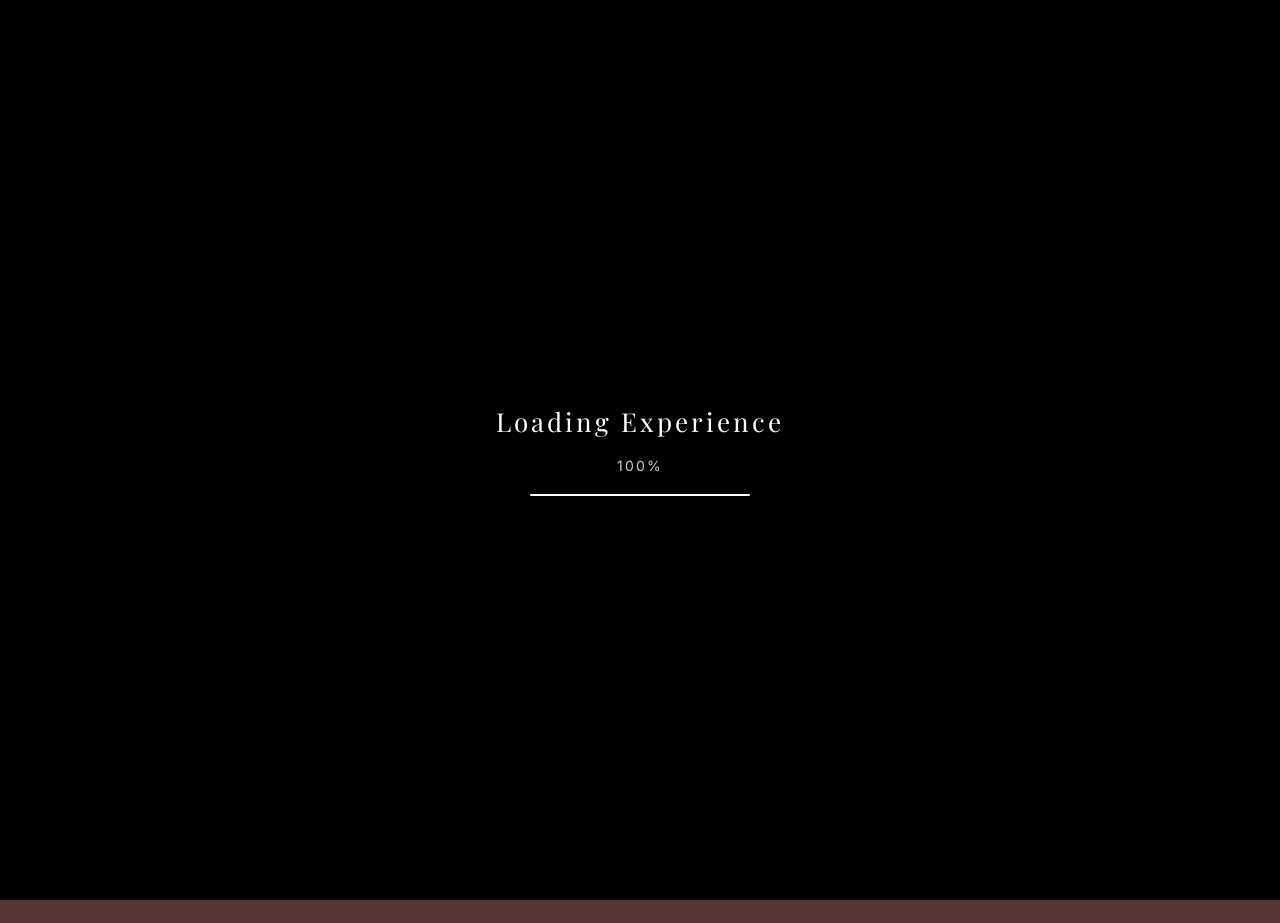
==== index.html @ 6fbdd171 "commit" ====
<!DOCTYPE html>
<html lang="en">
<head>
  <meta charset="UTF-8" />
  <meta name="viewport" content="width=device-width, initial-scale=1.0" />
  <title>Phraimz Concepts | Immersive Tours</title>
  <link href="https://fonts.googleapis.com/css2?family=Inter:wght@300;400;500;600&family=Playfair+Display:wght@500;600&display=swap" rel="stylesheet">
  <style>
    * {
      margin: 0;
      padding: 0;
      box-sizing: border-box;
    }

    body {
      font-family: 'Inter', sans-serif;
      background: #553636;
      color: #fff;
      overflow: hidden;
    }

    /* LOADER */
    .loader {
      position: fixed;
      inset: 0;
      background: #000;
      display: flex;
      flex-direction: column;
      justify-content: center;
      align-items: center;
      z-index: 9999;
      transition: opacity 1s ease, visibility 1s ease;
    }

    .loader.hidden {
      opacity: 0;
      visibility: hidden;
    }

    .loader-title {
      font-family: 'Playfair Display', serif;
      font-size: 26px;
      letter-spacing: 3px;
      margin-bottom: 18px;
      animation: pulse 1.4s infinite;
    }

    .loader-percent {
      font-size: 14px;
      letter-spacing: 2px;
      margin-bottom: 20px;
      opacity: 0.8;
    }

    .loader-bar {
      width: 220px;
      height: 2px;
      background: rgba(255,255,255,0.15);
      position: relative;
      overflow: hidden;
      border-radius: 2px;
    }

    .loader-bar-fill {
      height: 100%;
      width: 0%;
      background: white;
      transition: width 0.2s linear;
    }

    @keyframes pulse {
      0%, 100% { opacity: 0.5; }
      50% { opacity: 1; }
    }

    /* TOUR MINI LOADER */
    .tour-loader {
      position: fixed;
      inset: 0;
      background: rgba(0,0,0,0.92);
      display: flex;
      flex-direction: column;
      justify-content: center;
      align-items: center;
      z-index: 10000;
      opacity: 0;
      visibility: hidden;
      transition: opacity 0.4s ease;
    }

    .tour-loader.active {
      opacity: 1;
      visibility: visible;
    }

    .spinner {
      width: 40px;
      height: 40px;
      border: 2px solid rgba(255,255,255,0.2);
      border-top: 2px solid white;
      border-radius: 50%;
      animation: spin 0.8s linear infinite;
      margin-bottom: 12px;
    }

    @keyframes spin {
      to { transform: rotate(360deg); }
    }

    /* CINEMATIC BACKGROUND */
    .bg {
      position: fixed;
      top: 0;
      left: 0;
      width: 100%;
      height: 100%;
      background: url('https://images.unsplash.com/photo-1496307653780-42ee777d4833?auto=format&fit=crop&w=1920&q=80') center/cover no-repeat;
      filter: blur(16px) brightness(0.5);
      transform: scale(1.15);
      transition: filter 1.5s ease, transform 1.5s ease;
    }

    body.loaded .bg {
      filter: blur(8px) brightness(0.6);
      transform: scale(1.08);
    }

    .overlay {
      position: fixed;
      inset: 0;
      background: radial-gradient(circle at center, rgba(0,0,0,0.25), rgba(0,0,0,0.92));
    }

    /* HERO */
    .hero {
      position: relative;
      height: 100vh;
      display: flex;
      flex-direction: column;
      justify-content: center;
      align-items: center;
      text-align: center;
      z-index: 2;
      padding: 20px;
      opacity: 0;
      transform: scale(1.05);
      transition: opacity 1.2s ease, transform 1.2s ease;
    }

    body.loaded .hero {
      opacity: 1;
      transform: scale(1);
    }

    .title {
      font-family: 'Playfair Display', serif;
      font-size: 64px;
      margin-bottom: 20px;
      transition: transform 0.2s ease;
    }

    .subtitle {
      font-size: 16px;
      max-width: 520px;
      color: rgba(255,255,255,0.7);
      transition: transform 0.2s ease;
    }

    /* CTA */
    .cta-group {
      margin-top: 40px;
      display: flex;
      gap: 12px;
      flex-wrap: wrap;
      justify-content: center;
    }

    .btn {
      padding: 14px 22px;
      border-radius: 50px;
      border: 1px solid rgba(255,255,255,0.25);
      background: rgba(255,255,255,0.05);
      color: #fff;
      font-size: 13px;
      letter-spacing: 1.5px;
      cursor: pointer;
      transition: 0.3s ease;
      backdrop-filter: blur(10px);
      text-decoration: none;
    }

    .btn:hover {
      transform: scale(1.05);
      background: rgba(255,255,255,0.15);
    }

    .btn.primary {
      background: rgba(255,255,255,0.18);
    }

    /* TRANSITION */
    .transition {
      position: fixed;
      width: 100px;
      height: 100px;
      border-radius: 50%;
      background: white;
      top: 50%;
      left: 50%;
      transform: translate(-50%, -50%) scale(0);
      z-index: 10;
      transition: transform 1.2s ease;
    }

    .transition.active {
      transform: translate(-50%, -50%) scale(50);
    }
  </style>
</head>
<body>

  <!-- LOADER -->
  <div class="loader" id="loader">
    <div class="loader-title">Loading Experience</div>
    <div class="loader-percent" id="percent">0%</div>
    <div class="loader-bar">
      <div class="loader-bar-fill" id="bar"></div>
    </div>
  </div>

  <!-- MINI TOUR LOADER -->
  <div class="tour-loader" id="tourLoader">
    <div class="spinner"></div>
    <div>Loading Tour...</div>
  </div>

  <div class="bg" id="bg"></div>
  <div class="overlay" id="overlay"></div>

  <div class="hero">
    <h1 class="title" id="title">Phraimz Concepts</h1>
    <p class="subtitle" id="subtitle">
      Experience architectural spaces before they exist.
    </p>

    <div class="cta-group">
      <button class="btn primary" onclick="enterTour()">ENTER TOUR</button>
      <a class="btn" href="https://wa.me/2347066456141" target="_blank">WHATSAPP</a>
      <a class="btn" href="#" onclick="bookConsultation()">BOOK CONSULTATION</a>
      <a class="btn" href="mailto:contact@ephraimikwueze@yahoo.com">EMAIL US</a>
    </div>
  </div>

  <div class="transition" id="transition"></div>

  <script>
    let progress = 0;
    const bar = document.getElementById('bar');
    const percent = document.getElementById('percent');
    const loader = document.getElementById('loader');

    const interval = setInterval(() => {
      progress += Math.floor(Math.random() * 8) + 2;
      if (progress >= 100) progress = 100;

      bar.style.width = progress + "%";
      percent.innerText = progress + "%";

      if (progress === 100) {
        clearInterval(interval);
        setTimeout(() => {
          loader.classList.add('hidden');
          document.body.classList.add('loaded');
        }, 500);
      }
    }, 120);

    function enterTour() {
      const tourLoader = document.getElementById('tourLoader');
      tourLoader.classList.add('active');

      setTimeout(() => {
        const t = document.getElementById('transition');
        t.classList.add('active');
      }, 600);

      setTimeout(() => {
        window.location.href = "tour.html";
      }, 1500);
    }

    function bookConsultation() {
      alert("Booking system coming soon. Use WhatsApp for now.");
    }

    document.addEventListener('mousemove', (e) => {
      const x = (e.clientX / window.innerWidth) - 0.5;
      const y = (e.clientY / window.innerHeight) - 0.5;

      document.getElementById('bg').style.transform = `translate(${x*20}px,${y*20}px) scale(1.15)`;
      document.getElementById('overlay').style.transform = `translate(${x*10}px,${y*10}px)`;
      document.getElementById('title').style.transform = `translate(${x*15}px,${y*15}px)`;
      document.getElementById('subtitle').style.transform = `translate(${x*10}px,${y*10}px)`;
    });
  </script>

</body>
</html>
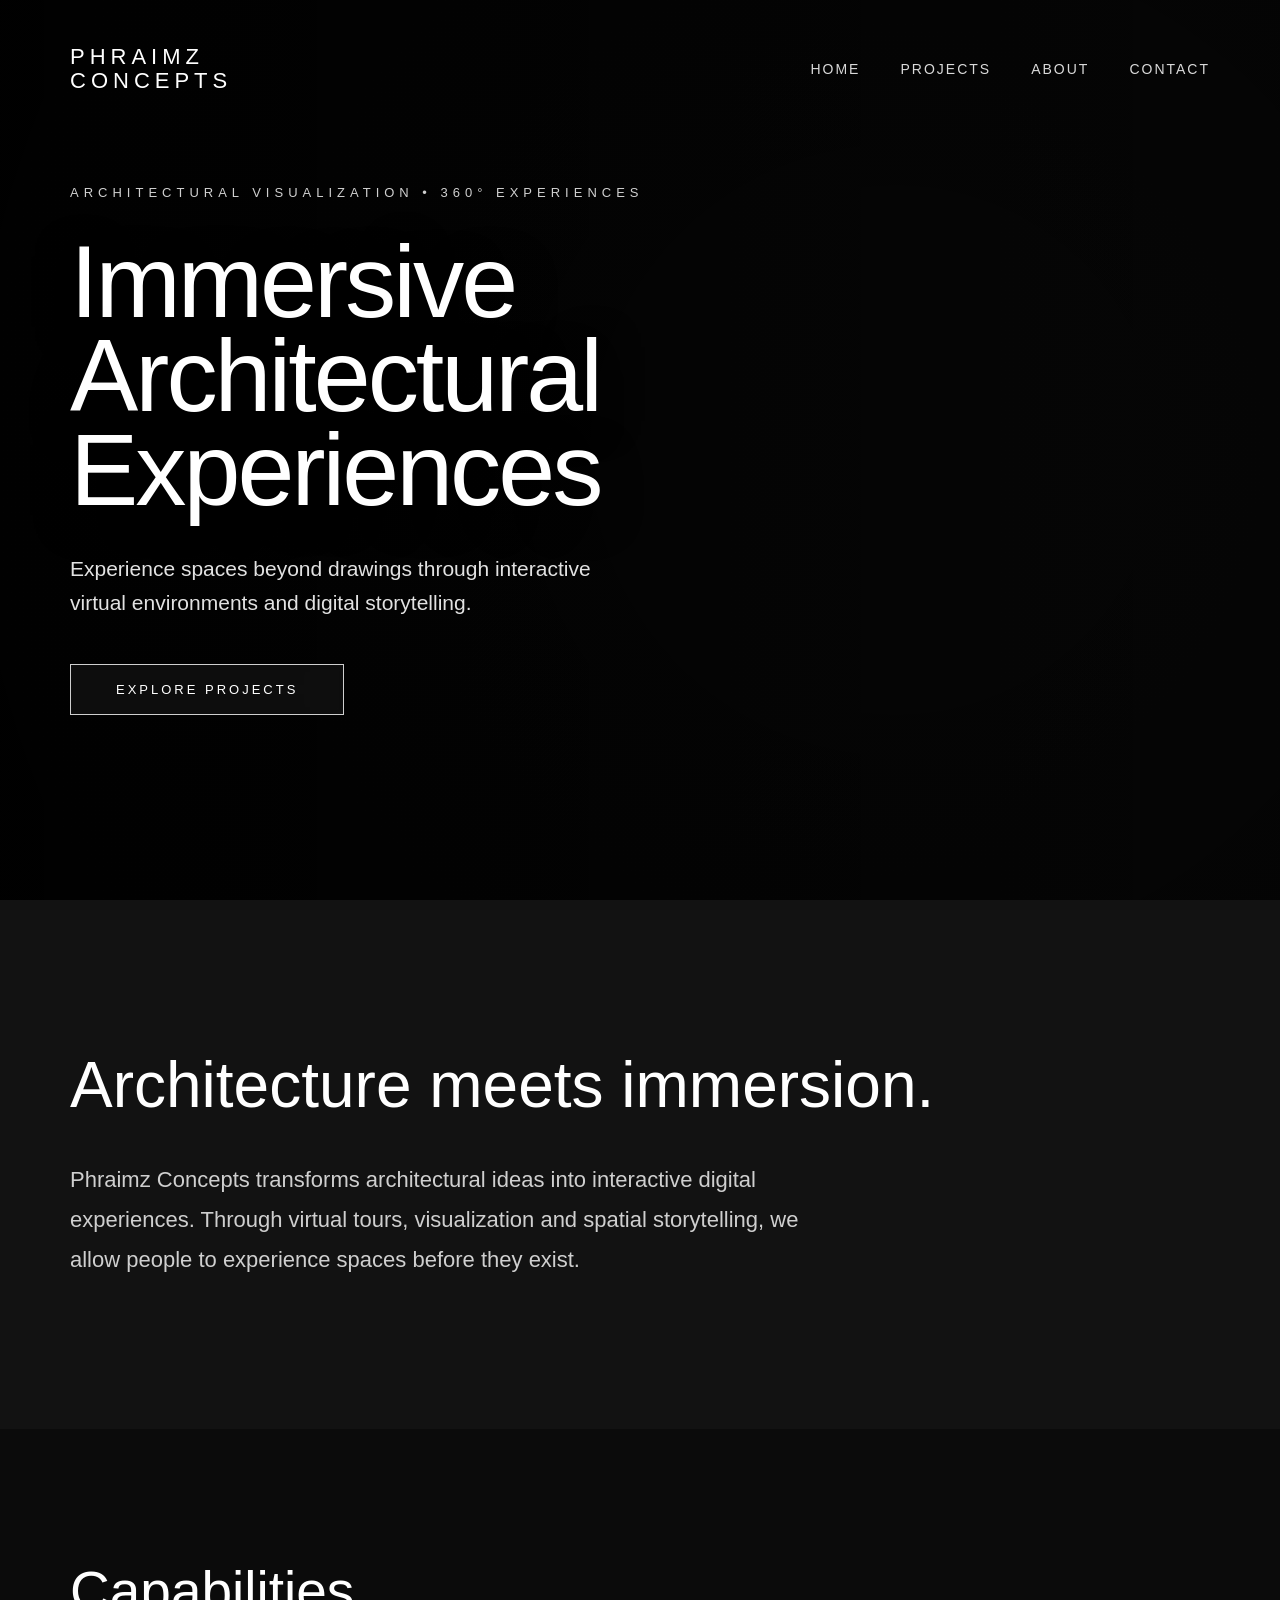
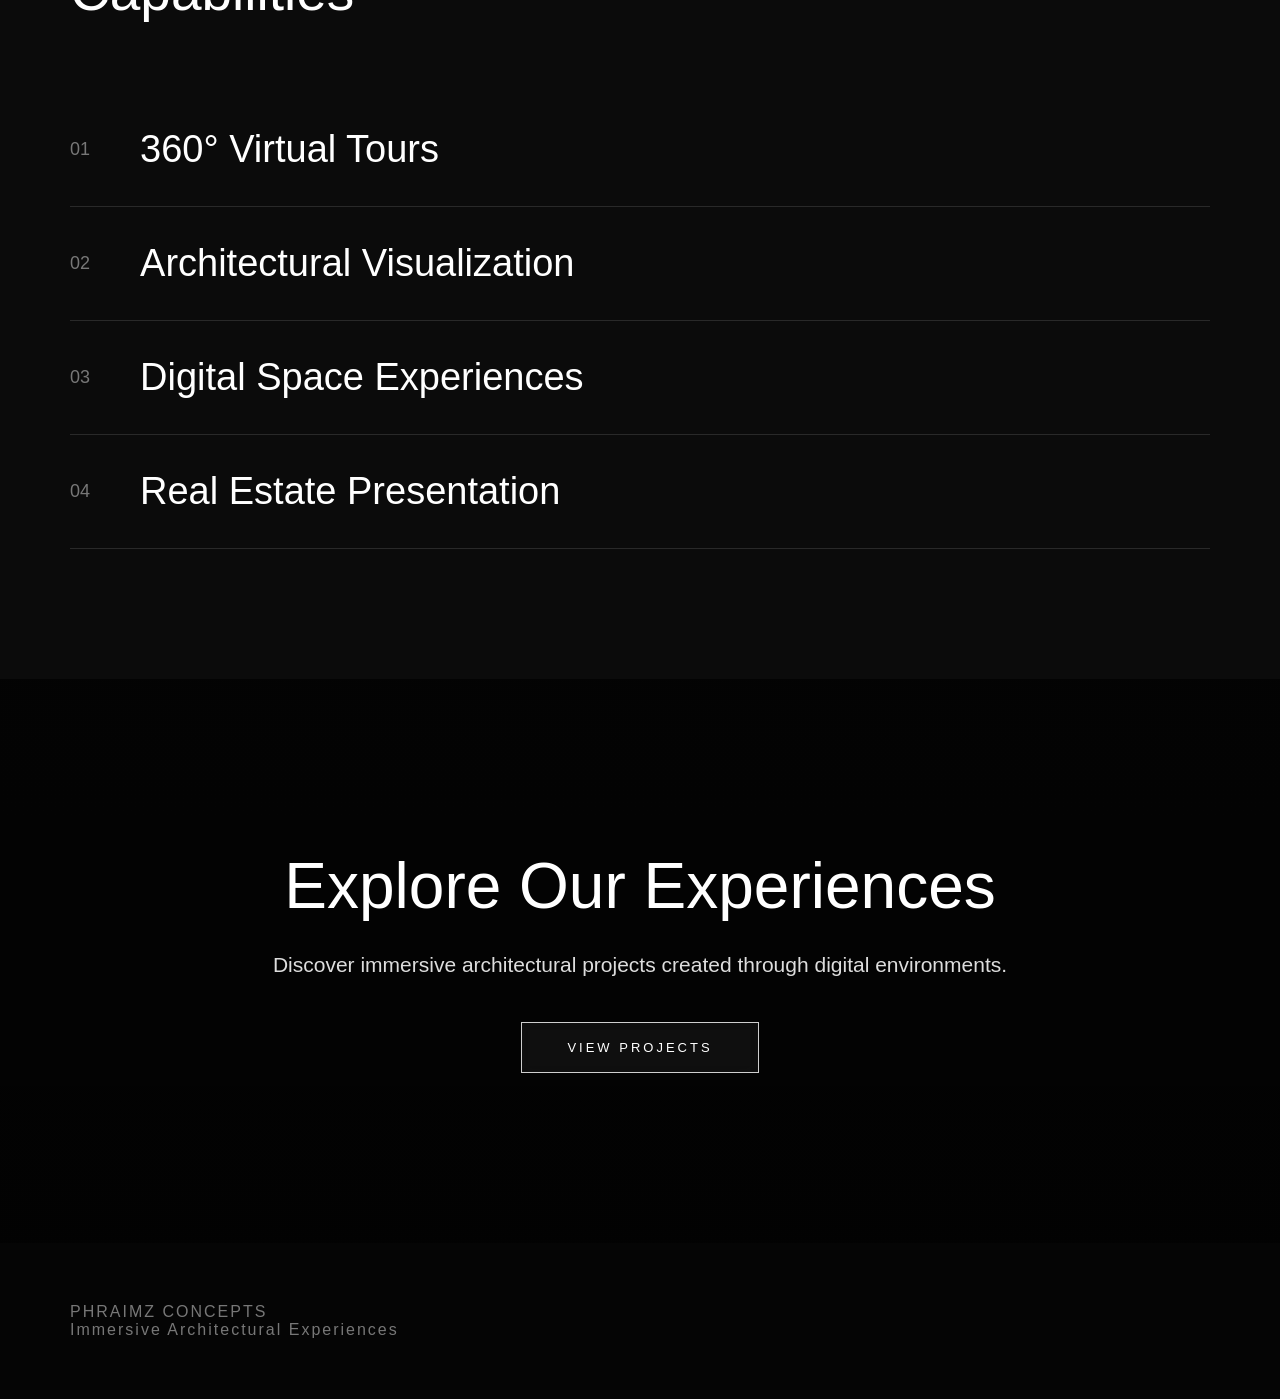
==== commit 2eb46790: "Merge branch 'main' of https://github.com/Phraimz/peak" ====
--- a/index.html
+++ b/index.html
@@ -1,308 +1,207 @@
 <!DOCTYPE html>
 <html lang="en">
+
 <head>
-  <meta charset="UTF-8" />
-  <meta name="viewport" content="width=device-width, initial-scale=1.0" />
-  <title>Phraimz Concepts | Immersive Tours</title>
-  <link href="https://fonts.googleapis.com/css2?family=Inter:wght@300;400;500;600&family=Playfair+Display:wght@500;600&display=swap" rel="stylesheet">
-  <style>
-    * {
-      margin: 0;
-      padding: 0;
-      box-sizing: border-box;
-    }
-
-    body {
-      font-family: 'Inter', sans-serif;
-      background: #553636;
-      color: #fff;
-      overflow: hidden;
-    }
-
-    /* LOADER */
-    .loader {
-      position: fixed;
-      inset: 0;
-      background: #000;
-      display: flex;
-      flex-direction: column;
-      justify-content: center;
-      align-items: center;
-      z-index: 9999;
-      transition: opacity 1s ease, visibility 1s ease;
-    }
-
-    .loader.hidden {
-      opacity: 0;
-      visibility: hidden;
-    }
-
-    .loader-title {
-      font-family: 'Playfair Display', serif;
-      font-size: 26px;
-      letter-spacing: 3px;
-      margin-bottom: 18px;
-      animation: pulse 1.4s infinite;
-    }
-
-    .loader-percent {
-      font-size: 14px;
-      letter-spacing: 2px;
-      margin-bottom: 20px;
-      opacity: 0.8;
-    }
-
-    .loader-bar {
-      width: 220px;
-      height: 2px;
-      background: rgba(255,255,255,0.15);
-      position: relative;
-      overflow: hidden;
-      border-radius: 2px;
-    }
-
-    .loader-bar-fill {
-      height: 100%;
-      width: 0%;
-      background: white;
-      transition: width 0.2s linear;
-    }
-
-    @keyframes pulse {
-      0%, 100% { opacity: 0.5; }
-      50% { opacity: 1; }
-    }
-
-    /* TOUR MINI LOADER */
-    .tour-loader {
-      position: fixed;
-      inset: 0;
-      background: rgba(0,0,0,0.92);
-      display: flex;
-      flex-direction: column;
-      justify-content: center;
-      align-items: center;
-      z-index: 10000;
-      opacity: 0;
-      visibility: hidden;
-      transition: opacity 0.4s ease;
-    }
-
-    .tour-loader.active {
-      opacity: 1;
-      visibility: visible;
-    }
-
-    .spinner {
-      width: 40px;
-      height: 40px;
-      border: 2px solid rgba(255,255,255,0.2);
-      border-top: 2px solid white;
-      border-radius: 50%;
-      animation: spin 0.8s linear infinite;
-      margin-bottom: 12px;
-    }
-
-    @keyframes spin {
-      to { transform: rotate(360deg); }
-    }
-
-    /* CINEMATIC BACKGROUND */
-    .bg {
-      position: fixed;
-      top: 0;
-      left: 0;
-      width: 100%;
-      height: 100%;
-      background: url('https://images.unsplash.com/photo-1496307653780-42ee777d4833?auto=format&fit=crop&w=1920&q=80') center/cover no-repeat;
-      filter: blur(16px) brightness(0.5);
-      transform: scale(1.15);
-      transition: filter 1.5s ease, transform 1.5s ease;
-    }
-
-    body.loaded .bg {
-      filter: blur(8px) brightness(0.6);
-      transform: scale(1.08);
-    }
-
-    .overlay {
-      position: fixed;
-      inset: 0;
-      background: radial-gradient(circle at center, rgba(0,0,0,0.25), rgba(0,0,0,0.92));
-    }
-
-    /* HERO */
-    .hero {
-      position: relative;
-      height: 100vh;
-      display: flex;
-      flex-direction: column;
-      justify-content: center;
-      align-items: center;
-      text-align: center;
-      z-index: 2;
-      padding: 20px;
-      opacity: 0;
-      transform: scale(1.05);
-      transition: opacity 1.2s ease, transform 1.2s ease;
-    }
-
-    body.loaded .hero {
-      opacity: 1;
-      transform: scale(1);
-    }
-
-    .title {
-      font-family: 'Playfair Display', serif;
-      font-size: 64px;
-      margin-bottom: 20px;
-      transition: transform 0.2s ease;
-    }
-
-    .subtitle {
-      font-size: 16px;
-      max-width: 520px;
-      color: rgba(255,255,255,0.7);
-      transition: transform 0.2s ease;
-    }
-
-    /* CTA */
-    .cta-group {
-      margin-top: 40px;
-      display: flex;
-      gap: 12px;
-      flex-wrap: wrap;
-      justify-content: center;
-    }
-
-    .btn {
-      padding: 14px 22px;
-      border-radius: 50px;
-      border: 1px solid rgba(255,255,255,0.25);
-      background: rgba(255,255,255,0.05);
-      color: #fff;
-      font-size: 13px;
-      letter-spacing: 1.5px;
-      cursor: pointer;
-      transition: 0.3s ease;
-      backdrop-filter: blur(10px);
-      text-decoration: none;
-    }
-
-    .btn:hover {
-      transform: scale(1.05);
-      background: rgba(255,255,255,0.15);
-    }
-
-    .btn.primary {
-      background: rgba(255,255,255,0.18);
-    }
-
-    /* TRANSITION */
-    .transition {
-      position: fixed;
-      width: 100px;
-      height: 100px;
-      border-radius: 50%;
-      background: white;
-      top: 50%;
-      left: 50%;
-      transform: translate(-50%, -50%) scale(0);
-      z-index: 10;
-      transition: transform 1.2s ease;
-    }
-
-    .transition.active {
-      transform: translate(-50%, -50%) scale(50);
-    }
-  </style>
+
+<meta charset="UTF-8">
+<meta name="viewport" content="width=device-width, initial-scale=1.0">
+
+<title>Phraimz Concepts | Immersive Architectural Experiences</title>
+
+<link rel="stylesheet" href="assets/css/style.css">
+
 </head>
+
+
 <body>
 
-  <!-- LOADER -->
-  <div class="loader" id="loader">
-    <div class="loader-title">Loading Experience</div>
-    <div class="loader-percent" id="percent">0%</div>
-    <div class="loader-bar">
-      <div class="loader-bar-fill" id="bar"></div>
-    </div>
-  </div>
-
-  <!-- MINI TOUR LOADER -->
-  <div class="tour-loader" id="tourLoader">
-    <div class="spinner"></div>
-    <div>Loading Tour...</div>
-  </div>
-
-  <div class="bg" id="bg"></div>
-  <div class="overlay" id="overlay"></div>
-
-  <div class="hero">
-    <h1 class="title" id="title">Phraimz Concepts</h1>
-    <p class="subtitle" id="subtitle">
-      Experience architectural spaces before they exist.
-    </p>
-
-    <div class="cta-group">
-      <button class="btn primary" onclick="enterTour()">ENTER TOUR</button>
-      <a class="btn" href="https://wa.me/2347066456141" target="_blank">WHATSAPP</a>
-      <a class="btn" href="#" onclick="bookConsultation()">BOOK CONSULTATION</a>
-      <a class="btn" href="mailto:contact@ephraimikwueze@yahoo.com">EMAIL US</a>
-    </div>
-  </div>
-
-  <div class="transition" id="transition"></div>
-
-  <script>
-    let progress = 0;
-    const bar = document.getElementById('bar');
-    const percent = document.getElementById('percent');
-    const loader = document.getElementById('loader');
-
-    const interval = setInterval(() => {
-      progress += Math.floor(Math.random() * 8) + 2;
-      if (progress >= 100) progress = 100;
-
-      bar.style.width = progress + "%";
-      percent.innerText = progress + "%";
-
-      if (progress === 100) {
-        clearInterval(interval);
-        setTimeout(() => {
-          loader.classList.add('hidden');
-          document.body.classList.add('loaded');
-        }, 500);
-      }
-    }, 120);
-
-    function enterTour() {
-      const tourLoader = document.getElementById('tourLoader');
-      tourLoader.classList.add('active');
-
-      setTimeout(() => {
-        const t = document.getElementById('transition');
-        t.classList.add('active');
-      }, 600);
-
-      setTimeout(() => {
-        window.location.href = "tour.html";
-      }, 1500);
-    }
-
-    function bookConsultation() {
-      alert("Booking system coming soon. Use WhatsApp for now.");
-    }
-
-    document.addEventListener('mousemove', (e) => {
-      const x = (e.clientX / window.innerWidth) - 0.5;
-      const y = (e.clientY / window.innerHeight) - 0.5;
-
-      document.getElementById('bg').style.transform = `translate(${x*20}px,${y*20}px) scale(1.15)`;
-      document.getElementById('overlay').style.transform = `translate(${x*10}px,${y*10}px)`;
-      document.getElementById('title').style.transform = `translate(${x*15}px,${y*15}px)`;
-      document.getElementById('subtitle').style.transform = `translate(${x*10}px,${y*10}px)`;
-    });
-  </script>
+
+<header>
+
+<div class="logo">
+PHRAIMZ<br>
+CONCEPTS
+</div>
+
+
+<nav>
+<a href="index.html">Home</a>
+<a href="projects.html">Projects</a>
+<a href="about.html">About</a>
+<a href="contact.html">Contact</a>
+</nav>
+
+
+</header>
+
+
+
+
+<!-- HERO -->
+
+
+<section class="hero">
+
+
+<div class="hero-content">
+
+
+<p class="subtitle">
+ARCHITECTURAL VISUALIZATION • 360° EXPERIENCES
+</p>
+
+
+<h1>
+Immersive<br>
+Architectural<br>
+Experiences
+</h1>
+
+
+<p class="description">
+Experience spaces beyond drawings through
+interactive virtual environments and digital storytelling.
+</p>
+
+
+<a href="projects.html" class="button">
+Explore Projects
+</a>
+
+
+</div>
+
+
+</section>
+
+
+
+
+<!-- INTRODUCTION -->
+
+
+<section class="intro">
+
+
+<div class="intro-text">
+
+
+<h2>
+Architecture meets immersion.
+</h2>
+
+
+<p>
+
+Phraimz Concepts transforms architectural ideas
+into interactive digital experiences.
+
+Through virtual tours, visualization and spatial
+storytelling, we allow people to experience
+spaces before they exist.
+
+</p>
+
+
+</div>
+
+
+</section>
+
+
+
+
+
+<!-- SERVICES -->
+
+
+<section class="services">
+
+
+<h2>
+Capabilities
+</h2>
+
+
+<div class="service-list">
+
+
+<div>
+<span>01</span>
+<h3>360° Virtual Tours</h3>
+</div>
+
+
+<div>
+<span>02</span>
+<h3>Architectural Visualization</h3>
+</div>
+
+
+<div>
+<span>03</span>
+<h3>Digital Space Experiences</h3>
+</div>
+
+
+<div>
+<span>04</span>
+<h3>Real Estate Presentation</h3>
+</div>
+
+
+</div>
+
+
+</section>
+
+
+
+
+
+<!-- PROJECT CTA -->
+
+
+<section class="project-call">
+
+
+<h2>
+Explore Our Experiences
+</h2>
+
+
+<p>
+Discover immersive architectural projects
+created through digital environments.
+</p>
+
+
+<a href="projects.html" class="button">
+View Projects
+</a>
+
+
+</section>
+
+
+
+
+<footer>
+
+<p>
+PHRAIMZ CONCEPTS
+</p>
+
+
+<p>
+Immersive Architectural Experiences
+</p>
+
+
+</footer>
+
+
 
 </body>
+
 </html>
--- a/assets/css/style.css
+++ b/assets/css/style.css
@@ -0,0 +1,745 @@
+/* =====================================
+   PHRAIMZ CONCEPTS
+   COMPLETE LANDING PAGE STYLE
+===================================== */
+
+
+*{
+    margin:0;
+    padding:0;
+    box-sizing:border-box;
+}
+
+
+html{
+    scroll-behavior:smooth;
+}
+
+
+body{
+
+    background:#0b0b0b;
+    color:white;
+
+    font-family:
+    "Helvetica Neue",
+    Arial,
+    sans-serif;
+
+    overflow-x:hidden;
+
+}
+
+
+
+/* =====================================
+   HEADER / NAVIGATION
+===================================== */
+
+
+header{
+
+    position:absolute;
+
+    top:0;
+    left:0;
+
+    width:100%;
+
+    padding:45px 70px;
+
+    display:flex;
+
+    justify-content:space-between;
+
+    align-items:center;
+
+    z-index:20;
+
+}
+
+
+
+.logo{
+
+    font-size:22px;
+
+    line-height:1.1;
+
+    letter-spacing:5px;
+
+    font-weight:400;
+
+}
+
+
+
+nav{
+
+    display:flex;
+
+    gap:40px;
+
+}
+
+
+
+nav a{
+
+    color:white;
+
+    text-decoration:none;
+
+    font-size:14px;
+
+    letter-spacing:2px;
+
+    text-transform:uppercase;
+
+    opacity:.85;
+
+    transition:.3s;
+
+}
+
+
+
+nav a:hover{
+
+    opacity:1;
+
+}
+
+
+
+/* =====================================
+   HERO SECTION
+===================================== */
+
+
+.hero{
+
+
+    height:100vh;
+
+    min-height:700px;
+
+
+    position:relative;
+
+
+    display:flex;
+
+    align-items:center;
+
+
+    padding:70px;
+
+
+
+    background-image:
+
+    linear-gradient(
+        90deg,
+        rgba(0,0,0,.88),
+        rgba(0,0,0,.45)
+    ),
+
+    url("../images/hero.jpg");
+
+
+
+    background-size:cover;
+
+    background-position:center;
+
+
+
+}
+
+
+
+
+.hero::after{
+
+
+    content:"";
+
+
+    position:absolute;
+
+
+    inset:0;
+
+
+    background:
+
+    radial-gradient(
+
+        circle at 70% 50%,
+
+        transparent 10%,
+
+        rgba(0,0,0,.55)
+
+    );
+
+
+}
+
+
+
+
+
+.hero-content{
+
+
+    position:relative;
+
+
+    z-index:2;
+
+
+    max-width:950px;
+
+
+    animation:appear 1.5s ease;
+
+
+}
+
+
+
+@keyframes appear{
+
+
+    from{
+
+        opacity:0;
+
+        transform:translateY(40px);
+
+    }
+
+
+    to{
+
+        opacity:1;
+
+        transform:translateY(0);
+
+    }
+
+
+}
+
+
+
+
+
+.subtitle{
+
+
+    font-size:13px;
+
+    letter-spacing:5px;
+
+    color:#d0d0d0;
+
+    margin-bottom:35px;
+
+
+}
+
+
+
+
+
+.hero h1{
+
+
+    font-size:
+
+    clamp(60px,8vw,120px);
+
+
+    line-height:.92;
+
+
+    font-weight:300;
+
+
+    letter-spacing:-3px;
+
+
+    text-shadow:
+
+    0 10px 40px rgba(0,0,0,.8);
+
+
+}
+
+
+
+
+.description{
+
+
+    margin-top:35px;
+
+
+    max-width:560px;
+
+
+    font-size:21px;
+
+
+    line-height:1.6;
+
+
+    color:#e2e2e2;
+
+
+}
+
+
+
+
+
+.button{
+
+
+    display:inline-block;
+
+
+    margin-top:45px;
+
+
+    padding:17px 45px;
+
+
+    border:
+
+    1px solid rgba(255,255,255,.8);
+
+
+
+    color:white;
+
+
+    text-decoration:none;
+
+
+    letter-spacing:3px;
+
+
+    text-transform:uppercase;
+
+
+    font-size:13px;
+
+
+
+    background:
+
+    rgba(255,255,255,.05);
+
+
+
+    backdrop-filter:blur(8px);
+
+
+
+    transition:.4s;
+
+
+}
+
+
+
+.button:hover{
+
+
+    background:white;
+
+
+    color:black;
+
+
+    transform:translateY(-5px);
+
+
+}
+
+
+
+/* =====================================
+   INTRODUCTION
+===================================== */
+
+
+.intro{
+
+
+    padding:150px 70px;
+
+
+    background:#121212;
+
+
+}
+
+
+
+.intro-text{
+
+
+    max-width:900px;
+
+
+}
+
+
+
+.intro h2{
+
+
+    font-size:
+
+    clamp(40px,5vw,65px);
+
+
+    font-weight:300;
+
+
+    line-height:1.1;
+
+
+}
+
+
+
+.intro p{
+
+
+    margin-top:40px;
+
+
+    max-width:750px;
+
+
+    font-size:22px;
+
+
+    line-height:1.8;
+
+
+    color:#cfcfcf;
+
+
+}
+
+
+
+/* =====================================
+   SERVICES
+===================================== */
+
+
+.services{
+
+
+    padding:130px 70px;
+
+
+    background:#0b0b0b;
+
+
+}
+
+
+
+.services h2{
+
+
+    font-size:55px;
+
+    font-weight:300;
+
+
+}
+
+
+
+
+.service-list{
+
+
+    margin-top:70px;
+
+
+}
+
+
+
+.service-list div{
+
+
+    display:flex;
+
+
+    align-items:center;
+
+
+    gap:50px;
+
+
+    padding:35px 0;
+
+
+    border-bottom:1px solid #292929;
+
+
+    transition:.3s;
+
+
+}
+
+
+
+.service-list div:hover{
+
+
+    padding-left:20px;
+
+
+}
+
+
+
+.service-list span{
+
+
+    color:#777;
+
+
+    font-size:18px;
+
+
+}
+
+
+
+
+.service-list h3{
+
+
+    font-size:38px;
+
+
+    font-weight:300;
+
+
+}
+
+
+
+/* =====================================
+   PROJECT CALL TO ACTION
+===================================== */
+
+
+.project-call{
+
+
+    padding:170px 40px;
+
+
+    text-align:center;
+
+
+    background:
+
+
+    linear-gradient(
+
+        rgba(0,0,0,.7),
+
+        rgba(0,0,0,.8)
+
+    ),
+
+    url("../images/project-bg.jpg");
+
+
+
+    background-size:cover;
+
+    background-position:center;
+
+
+}
+
+
+
+
+.project-call h2{
+
+
+    font-size:
+
+    clamp(40px,5vw,70px);
+
+
+    font-weight:300;
+
+
+}
+
+
+
+.project-call p{
+
+
+    margin-top:30px;
+
+
+    color:#ddd;
+
+
+    font-size:21px;
+
+
+}
+
+
+
+
+
+/* =====================================
+   FOOTER
+===================================== */
+
+
+footer{
+
+
+    padding:60px 70px;
+
+
+    background:#050505;
+
+
+    color:#777;
+
+
+    letter-spacing:2px;
+
+
+}
+
+
+
+/* =====================================
+   MOBILE
+===================================== */
+
+
+@media(max-width:800px){
+
+
+
+header{
+
+
+    padding:30px;
+
+
+}
+
+
+
+nav{
+
+
+    display:none;
+
+
+}
+
+
+
+
+.hero{
+
+
+    padding:35px;
+
+
+}
+
+
+
+.hero h1{
+
+
+    font-size:55px;
+
+
+}
+
+
+
+.description{
+
+
+    font-size:18px;
+
+
+}
+
+
+
+.intro,
+
+.services{
+
+
+    padding:90px 30px;
+
+
+}
+
+
+
+.service-list h3{
+
+
+    font-size:25px;
+
+
+}
+
+
+
+.project-call{
+
+
+    padding:100px 30px;
+
+
+}
+
+
+
+footer{
+
+
+    padding:40px 30px;
+
+
+}
+
+
+
+}
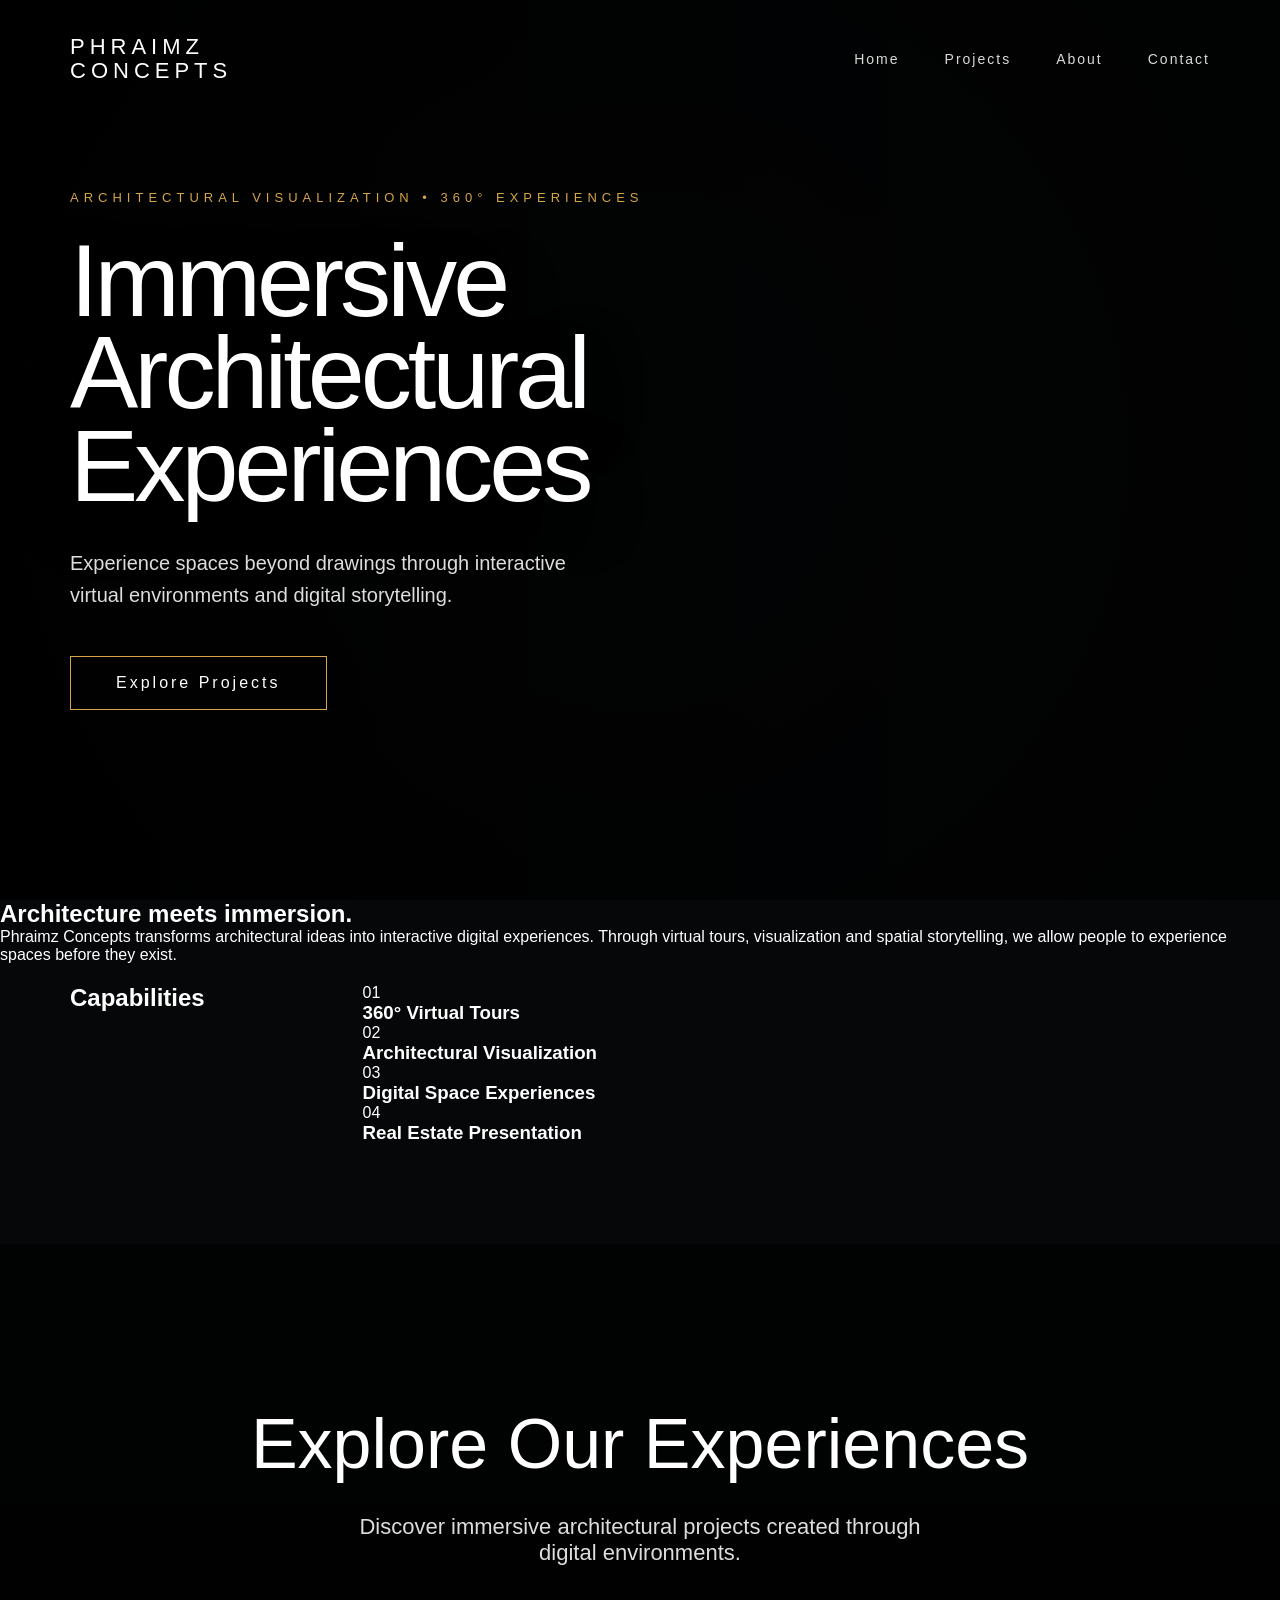
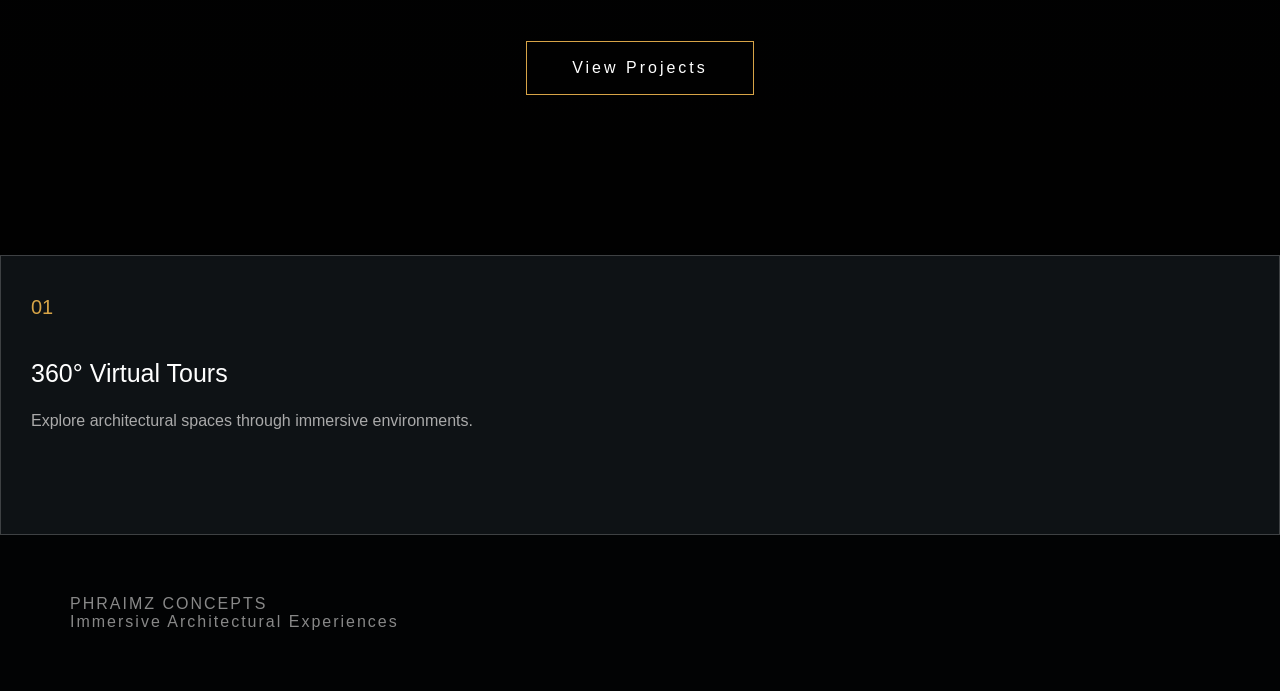
==== commit a84d9e2a: "Merge branch 'main' of https://github.com/Phraimz/peak" ====
--- a/index.html
+++ b/index.html
@@ -182,7 +182,18 @@
 
 
 </section>
-
+<div class="service-card">
+<span class="service-number">01</span>
+
+<h3>
+360° Virtual Tours
+</h3>
+
+<p>
+Explore architectural spaces through immersive environments.
+</p>
+
+</div>
 
 
 
@@ -200,6 +211,8 @@
 
 </footer>
 
+<script src="assets/js/main.js"></script>
+
 
 
 </body>
--- a/assets/css/style.css
+++ b/assets/css/style.css
@@ -1,6 +1,6 @@
 /* =====================================
    PHRAIMZ CONCEPTS
-   COMPLETE LANDING PAGE STYLE
+   3D ARCHITECTURAL LANDING PAGE
 ===================================== */
 
 
@@ -18,7 +18,7 @@
 
 body{
 
-    background:#0b0b0b;
+    background:#050708;
     color:white;
 
     font-family:
@@ -33,28 +33,67 @@
 
 
 /* =====================================
-   HEADER / NAVIGATION
+   GLOBAL 3D EFFECT
+===================================== */
+
+
+section{
+
+    perspective:1200px;
+
+}
+
+
+.glass{
+
+    background:
+    rgba(255,255,255,0.06);
+
+    backdrop-filter:
+    blur(18px);
+
+    border:
+
+    1px solid rgba(255,255,255,.18);
+
+    box-shadow:
+
+    0 30px 80px rgba(0,0,0,.45);
+
+}
+
+
+
+
+/* =====================================
+   HEADER
 ===================================== */
 
 
 header{
 
-    position:absolute;
-
-    top:0;
-    left:0;
-
-    width:100%;
-
-    padding:45px 70px;
-
-    display:flex;
-
-    justify-content:space-between;
-
-    align-items:center;
-
-    z-index:20;
+
+position:absolute;
+
+top:0;
+
+left:0;
+
+width:100%;
+
+
+padding:35px 70px;
+
+
+display:flex;
+
+justify-content:space-between;
+
+align-items:center;
+
+
+z-index:20;
+
 
 }
 
@@ -62,13 +101,11 @@
 
 .logo{
 
-    font-size:22px;
-
-    line-height:1.1;
-
-    letter-spacing:5px;
-
-    font-weight:400;
+font-size:22px;
+
+letter-spacing:5px;
+
+line-height:1.1;
 
 }
 
@@ -76,9 +113,9 @@
 
 nav{
 
-    display:flex;
-
-    gap:40px;
+display:flex;
+
+gap:45px;
 
 }
 
@@ -86,19 +123,22 @@
 
 nav a{
 
-    color:white;
-
-    text-decoration:none;
-
-    font-size:14px;
-
-    letter-spacing:2px;
-
-    text-transform:uppercase;
-
-    opacity:.85;
-
-    transition:.3s;
+
+color:white;
+
+text-decoration:none;
+
+
+font-size:14px;
+
+letter-spacing:2px;
+
+
+opacity:.85;
+
+
+transition:.3s;
+
 
 }
 
@@ -106,83 +146,92 @@
 
 nav a:hover{
 
-    opacity:1;
-
-}
-
-
-
-/* =====================================
-   HERO SECTION
+color:#d9a441;
+
+transform:translateY(-3px);
+
+}
+
+
+
+
+
+/* =====================================
+   HERO
 ===================================== */
 
 
 .hero{
 
 
-    height:100vh;
-
-    min-height:700px;
-
-
-    position:relative;
-
-
-    display:flex;
-
-    align-items:center;
-
-
-    padding:70px;
-
-
-
-    background-image:
-
-    linear-gradient(
-        90deg,
-        rgba(0,0,0,.88),
-        rgba(0,0,0,.45)
-    ),
-
-    url("../images/hero.jpg");
-
-
-
-    background-size:cover;
-
-    background-position:center;
-
-
-
-}
-
+height:100vh;
+
+
+min-height:800px;
+
+
+position:relative;
+
+
+display:flex;
+
+align-items:center;
+
+
+padding:70px;
+
+
+
+background:
+
+
+linear-gradient(
+
+90deg,
+
+rgba(0,0,0,.85),
+
+rgba(0,0,0,.35)
+
+),
+
+
+url("../images/hero.jpg");
+
+
+
+background-size:cover;
+
+background-position:center;
+
+
+}
 
 
 
 .hero::after{
 
 
-    content:"";
-
-
-    position:absolute;
-
-
-    inset:0;
-
-
-    background:
-
-    radial-gradient(
-
-        circle at 70% 50%,
-
-        transparent 10%,
-
-        rgba(0,0,0,.55)
-
-    );
+content:"";
+
+
+position:absolute;
+
+
+inset:0;
+
+
+background:
+
+radial-gradient(
+
+circle at center,
+
+transparent 10%,
+
+rgba(0,0,0,.65)
+
+);
 
 
 }
@@ -194,114 +243,80 @@
 .hero-content{
 
 
-    position:relative;
-
-
-    z-index:2;
-
-
-    max-width:950px;
-
-
-    animation:appear 1.5s ease;
-
-
-}
-
-
-
-@keyframes appear{
-
-
-    from{
-
-        opacity:0;
-
-        transform:translateY(40px);
-
-    }
-
-
-    to{
-
-        opacity:1;
-
-        transform:translateY(0);
-
-    }
-
-
-}
-
-
+position:relative;
+
+
+z-index:2;
+
+
+max-width:900px;
+
+
+}
 
 
 
 .subtitle{
 
 
-    font-size:13px;
-
-    letter-spacing:5px;
-
-    color:#d0d0d0;
-
-    margin-bottom:35px;
-
-
-}
-
-
+letter-spacing:5px;
+
+font-size:13px;
+
+color:#d7a447;
+
+}
 
 
 
 .hero h1{
 
 
-    font-size:
-
-    clamp(60px,8vw,120px);
-
-
-    line-height:.92;
-
-
-    font-weight:300;
-
-
-    letter-spacing:-3px;
-
-
-    text-shadow:
-
-    0 10px 40px rgba(0,0,0,.8);
-
-
-}
-
+margin-top:30px;
+
+
+font-size:
+
+clamp(60px,8vw,120px);
+
+
+font-weight:200;
+
+
+line-height:.9;
+
+
+letter-spacing:-4px;
+
+
+text-shadow:
+
+0 20px 50px black;
+
+
+}
 
 
 
 .description{
 
 
-    margin-top:35px;
-
-
-    max-width:560px;
-
-
-    font-size:21px;
-
-
-    line-height:1.6;
-
-
-    color:#e2e2e2;
-
-
-}
-
+margin-top:35px;
+
+
+max-width:520px;
+
+
+font-size:20px;
+
+
+line-height:1.6;
+
+
+color:#ddd;
+
+
+}
 
 
 
@@ -309,48 +324,33 @@
 .button{
 
 
-    display:inline-block;
-
-
-    margin-top:45px;
-
-
-    padding:17px 45px;
-
-
-    border:
-
-    1px solid rgba(255,255,255,.8);
-
-
-
-    color:white;
-
-
-    text-decoration:none;
-
-
-    letter-spacing:3px;
-
-
-    text-transform:uppercase;
-
-
-    font-size:13px;
-
-
-
-    background:
-
-    rgba(255,255,255,.05);
-
-
-
-    backdrop-filter:blur(8px);
-
-
-
-    transition:.4s;
+display:inline-block;
+
+
+margin-top:45px;
+
+
+padding:17px 45px;
+
+
+border:1px solid #d7a447;
+
+
+color:white;
+
+
+text-decoration:none;
+
+
+letter-spacing:3px;
+
+
+background:
+
+rgba(0,0,0,.35);
+
+
+transition:.4s;
 
 
 }
@@ -360,238 +360,320 @@
 .button:hover{
 
 
-    background:white;
-
-
-    color:black;
-
-
-    transform:translateY(-5px);
-
-
-}
-
-
-
-/* =====================================
-   INTRODUCTION
-===================================== */
-
-
-.intro{
-
-
-    padding:150px 70px;
-
-
-    background:#121212;
-
-
-}
-
-
-
-.intro-text{
-
-
-    max-width:900px;
-
-
-}
-
-
-
-.intro h2{
-
-
-    font-size:
-
-    clamp(40px,5vw,65px);
-
-
-    font-weight:300;
-
-
-    line-height:1.1;
-
-
-}
-
-
-
-.intro p{
-
-
-    margin-top:40px;
-
-
-    max-width:750px;
-
-
-    font-size:22px;
-
-
-    line-height:1.8;
-
-
-    color:#cfcfcf;
-
-
-}
-
-
-
-/* =====================================
-   SERVICES
+background:#d7a447;
+
+
+color:black;
+
+
+transform:
+
+translateY(-8px)
+
+scale(1.05);
+
+
+}
+
+
+
+
+
+/* =====================================
+   FLOATING SERVICE CARDS
 ===================================== */
 
 
 .services{
 
 
-    padding:130px 70px;
-
-
-    background:#0b0b0b;
-
-
-}
-
-
-
-.services h2{
-
-
-    font-size:55px;
-
-    font-weight:300;
-
-
-}
-
-
-
-
-.service-list{
-
-
-    margin-top:70px;
-
-
-}
-
-
-
-.service-list div{
-
-
-    display:flex;
-
-
-    align-items:center;
-
-
-    gap:50px;
-
-
-    padding:35px 0;
-
-
-    border-bottom:1px solid #292929;
-
-
-    transition:.3s;
-
-
-}
-
-
-
-.service-list div:hover{
-
-
-    padding-left:20px;
-
-
-}
-
-
-
-.service-list span{
-
-
-    color:#777;
-
-
-    font-size:18px;
-
-
-}
-
-
-
-
-.service-list h3{
-
-
-    font-size:38px;
-
-
-    font-weight:300;
-
-
-}
-
-
-
-/* =====================================
-   PROJECT CALL TO ACTION
+padding:100px 70px;
+
+
+margin-top:-80px;
+
+
+position:relative;
+
+
+z-index:5;
+
+
+display:grid;
+
+
+grid-template-columns:
+
+repeat(4,1fr);
+
+
+gap:30px;
+
+
+}
+
+
+
+.service-card{
+
+
+padding:40px 30px;
+
+
+height:280px;
+
+
+background:
+
+rgba(20,25,30,.65);
+
+
+border:
+
+1px solid rgba(255,255,255,.2);
+
+
+backdrop-filter:
+
+blur(20px);
+
+
+transform:
+
+translateZ(0);
+
+
+transition:
+
+.5s;
+
+
+}
+
+
+
+
+.service-card:hover{
+
+
+transform:
+
+
+translateY(-30px)
+
+rotateX(8deg)
+
+rotateY(-5deg);
+
+
+border-color:#d7a447;
+
+
+box-shadow:
+
+
+0 40px 80px rgba(0,0,0,.7);
+
+
+}
+
+
+
+
+
+.service-number{
+
+
+color:#d7a447;
+
+
+font-size:20px;
+
+
+}
+
+
+
+.service-card h3{
+
+
+margin-top:40px;
+
+
+font-size:25px;
+
+
+font-weight:300;
+
+
+}
+
+
+
+.service-card p{
+
+
+margin-top:20px;
+
+
+color:#aaa;
+
+
+line-height:1.6;
+
+
+}
+
+
+
+/* =====================================
+   ABOUT SECTION
+===================================== */
+
+
+.about{
+
+
+padding:150px 70px;
+
+
+display:flex;
+
+
+gap:80px;
+
+
+align-items:center;
+
+
+}
+
+
+
+.about-box{
+
+
+flex:1;
+
+
+padding:50px;
+
+
+background:
+
+rgba(255,255,255,.05);
+
+
+border:
+
+1px solid rgba(255,255,255,.15);
+
+
+backdrop-filter:blur(20px);
+
+
+transform:
+
+rotateY(5deg);
+
+
+transition:.5s;
+
+
+}
+
+
+
+.about-box:hover{
+
+
+transform:
+
+rotateY(0)
+
+translateY(-15px);
+
+
+}
+
+
+
+.about h2{
+
+
+font-size:60px;
+
+font-weight:200;
+
+
+}
+
+
+
+.about p{
+
+
+margin-top:30px;
+
+
+font-size:20px;
+
+
+line-height:1.7;
+
+
+color:#ccc;
+
+
+}
+
+
+
+
+
+/* =====================================
+   PROJECT CTA
 ===================================== */
 
 
 .project-call{
 
 
-    padding:170px 40px;
-
-
-    text-align:center;
-
-
-    background:
-
-
-    linear-gradient(
-
-        rgba(0,0,0,.7),
-
-        rgba(0,0,0,.8)
-
-    ),
-
-    url("../images/project-bg.jpg");
-
-
-
-    background-size:cover;
-
-    background-position:center;
-
-
-}
-
+padding:160px 70px;
+
+
+text-align:center;
+
+
+background:
+
+linear-gradient(
+
+rgba(0,0,0,.7),
+
+rgba(0,0,0,.9)
+
+),
+
+url("../images/project-bg.jpg");
+
+
+background-size:cover;
+
+background-position:center;
+
+
+}
 
 
 
 .project-call h2{
 
 
-    font-size:
-
-    clamp(40px,5vw,70px);
-
-
-    font-weight:300;
+font-size:70px;
+
+
+font-weight:200;
 
 
 }
@@ -601,13 +683,16 @@
 .project-call p{
 
 
-    margin-top:30px;
-
-
-    color:#ddd;
-
-
-    font-size:21px;
+margin:30px auto;
+
+
+max-width:600px;
+
+
+font-size:22px;
+
+
+color:#ddd;
 
 
 }
@@ -624,16 +709,16 @@
 footer{
 
 
-    padding:60px 70px;
-
-
-    background:#050505;
-
-
-    color:#777;
-
-
-    letter-spacing:2px;
+padding:60px 70px;
+
+
+background:#020304;
+
+
+color:#888;
+
+
+letter-spacing:2px;
 
 
 }
@@ -645,15 +730,36 @@
 ===================================== */
 
 
-@media(max-width:800px){
+@media(max-width:1000px){
+
+
+.services{
+
+grid-template-columns:1fr 1fr;
+
+}
+
+
+
+.about{
+
+flex-direction:column;
+
+}
+
+
+
+}
+
+
+
+@media(max-width:700px){
 
 
 
 header{
 
-
-    padding:30px;
-
+padding:30px;
 
 }
 
@@ -661,20 +767,15 @@
 
 nav{
 
-
-    display:none;
-
-
-}
-
+display:none;
+
+}
 
 
 
 .hero{
 
-
-    padding:35px;
-
+padding:30px;
 
 }
 
@@ -682,64 +783,60 @@
 
 .hero h1{
 
-
-    font-size:55px;
-
-
-}
-
-
-
-.description{
-
-
-    font-size:18px;
-
-
-}
-
-
-
-.intro,
+font-size:55px;
+
+}
+
+
 
 .services{
 
-
-    padding:90px 30px;
-
-
-}
-
-
-
-.service-list h3{
-
-
-    font-size:25px;
-
-
-}
-
-
+grid-template-columns:1fr;
+
+padding:50px 30px;
+
+}
+
+
+
+.about,
 
 .project-call{
 
-
-    padding:100px 30px;
-
-
-}
-
-
-
-footer{
-
-
-    padding:40px 30px;
-
-
-}
-
-
-
-}
+padding:80px 30px;
+
+}
+
+
+
+}
+/* =====================================
+   SCROLL ANIMATION
+===================================== */
+
+
+.hidden{
+
+opacity:0;
+
+transform:
+
+translateY(60px);
+
+transition:
+
+1s ease;
+
+}
+
+
+
+.show{
+
+opacity:1;
+
+transform:
+
+translateY(0);
+
+}
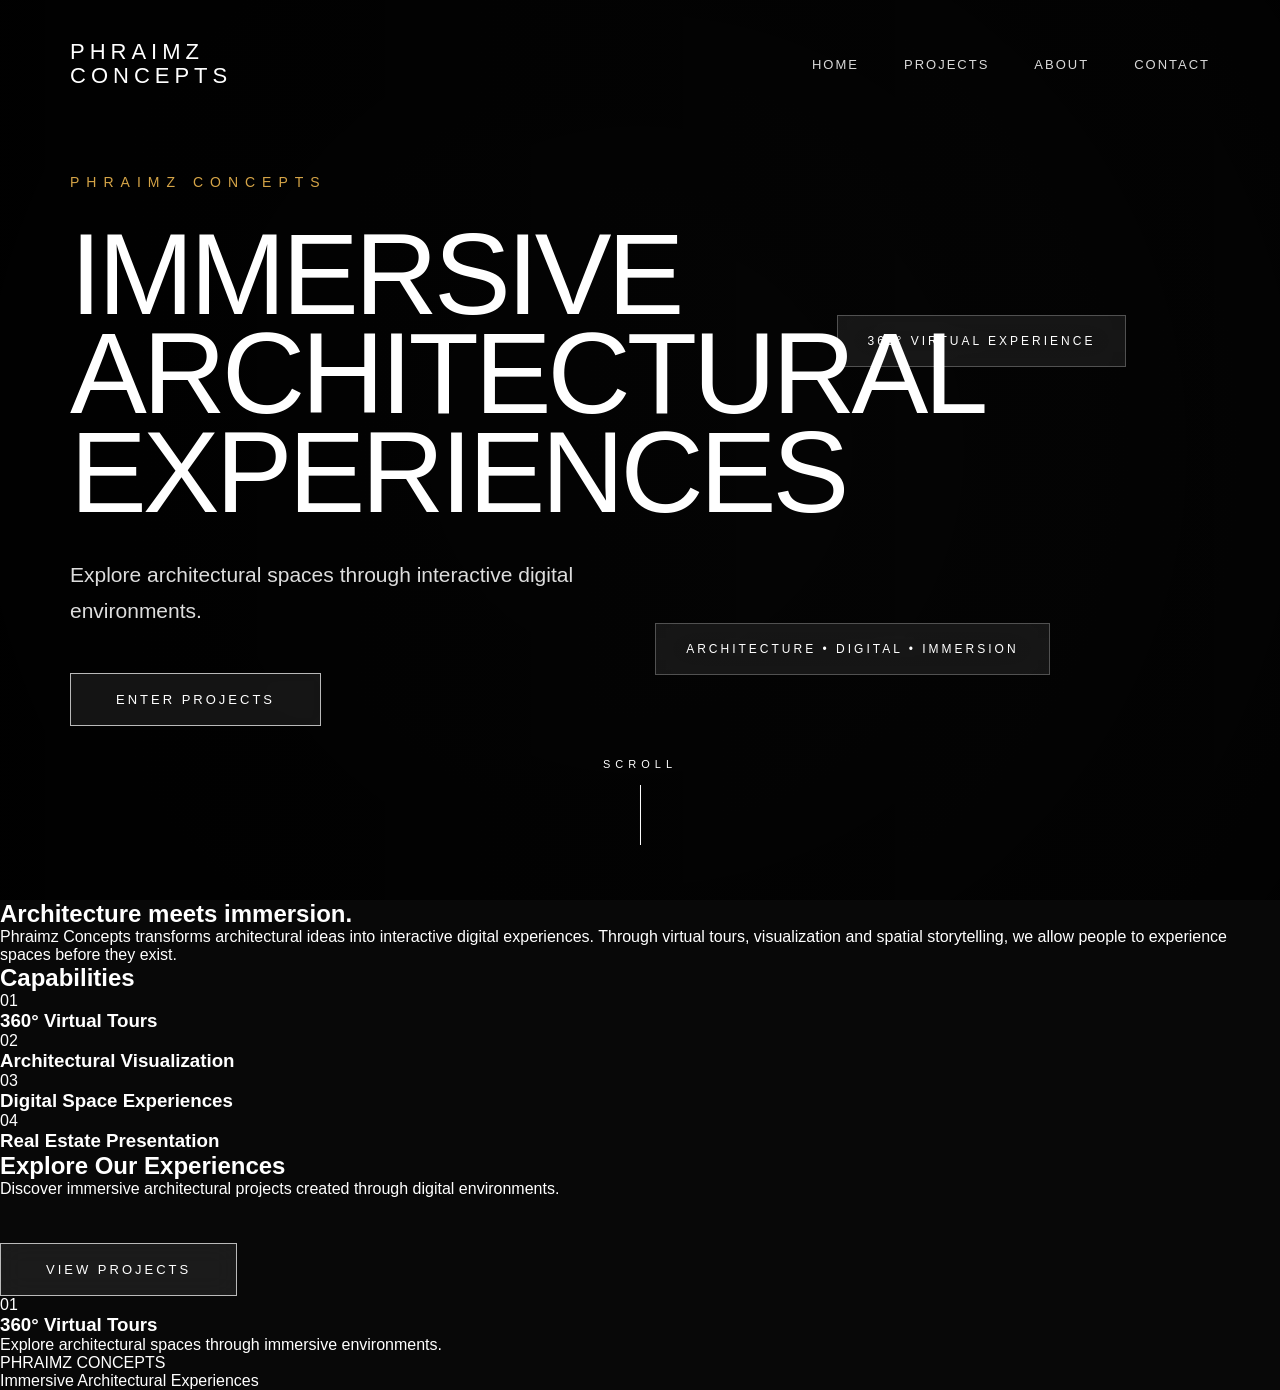
==== commit 87feae39: "summary" ====
--- a/index.html
+++ b/index.html
@@ -43,37 +43,70 @@
 <section class="hero">
 
 
+<div class="panorama-layer"></div>
+
+
+<div class="hero-overlay"></div>
+
+
+
+<div class="floating-element element-one">
+360° VIRTUAL EXPERIENCE
+</div>
+
+
+<div class="floating-element element-two">
+ARCHITECTURE • DIGITAL • IMMERSION
+</div>
+
+
+
 <div class="hero-content">
 
 
-<p class="subtitle">
-ARCHITECTURAL VISUALIZATION • 360° EXPERIENCES
+<p class="brand">
+PHRAIMZ CONCEPTS
 </p>
 
 
 <h1>
-Immersive<br>
-Architectural<br>
-Experiences
+
+<span>IMMERSIVE</span>
+
+<span>ARCHITECTURAL</span>
+
+<span>EXPERIENCES</span>
+
 </h1>
 
 
 <p class="description">
-Experience spaces beyond drawings through
-interactive virtual environments and digital storytelling.
+
+Explore architectural spaces through
+interactive digital environments.
+
 </p>
 
 
 <a href="projects.html" class="button">
-Explore Projects
+ENTER PROJECTS
 </a>
 
 
 </div>
 
 
-</section>
-
+
+<div class="scroll-indicator">
+
+SCROLL
+
+<div></div>
+
+</div>
+
+
+</section>
 
 
 
--- a/assets/css/style.css
+++ b/assets/css/style.css
@@ -1,7 +1,7 @@
-/* =====================================
+/* =========================================
    PHRAIMZ CONCEPTS
-   3D ARCHITECTURAL LANDING PAGE
-===================================== */
+   IMMERSIVE 360 LANDING PAGE
+========================================= */
 
 
 *{
@@ -18,7 +18,7 @@
 
 body{
 
-    background:#050708;
+    background:#080808;
     color:white;
 
     font-family:
@@ -32,80 +32,681 @@
 
 
 
-/* =====================================
-   GLOBAL 3D EFFECT
-===================================== */
-
-
-section{
+/* =========================================
+   NAVIGATION
+========================================= */
+
+
+header{
+
+    position:absolute;
+
+    top:0;
+    left:0;
+
+    width:100%;
+
+    padding:40px 70px;
+
+    display:flex;
+
+    justify-content:space-between;
+
+    align-items:center;
+
+    z-index:20;
+
+}
+
+
+
+.logo{
+
+    font-size:22px;
+
+    line-height:1.1;
+
+    letter-spacing:5px;
+
+    font-weight:300;
+
+}
+
+
+
+
+nav{
+
+    display:flex;
+
+    gap:45px;
+
+}
+
+
+
+nav a{
+
+    color:white;
+
+    text-decoration:none;
+
+    text-transform:uppercase;
+
+    font-size:13px;
+
+    letter-spacing:2px;
+
+    opacity:.85;
+
+    transition:.3s;
+
+}
+
+
+
+nav a:hover{
+
+    opacity:1;
+
+    color:#d5a447;
+
+}
+
+
+
+/* =========================================
+   HERO CONTAINER
+========================================= */
+
+
+.hero{
+
+
+    height:100vh;
+
+    min-height:750px;
+
+
+    position:relative;
+
+
+    display:flex;
+
+
+    align-items:center;
+
+
+    padding:70px;
+
+
+    overflow:hidden;
+
 
     perspective:1200px;
 
-}
-
-
-.glass{
+
+}
+
+
+
+
+
+/* =========================================
+   PANORAMA BACKGROUND
+========================================= */
+
+
+.panorama-layer{
+
+
+    position:absolute;
+
+
+    inset:-10%;
+
+
+    background-image:
+
+    url("../images/hero-panorama.jpg");
+
+
+    background-size:cover;
+
+
+    background-position:center;
+
+
+    transform:scale(1.15);
+
+
+    animation:
+
+    panoramaMove 30s infinite alternate ease-in-out;
+
+
+}
+
+
+
+
+
+@keyframes panoramaMove{
+
+
+    0%{
+
+        transform:
+
+        scale(1.15)
+
+        translateX(-20px);
+
+    }
+
+
+    100%{
+
+        transform:
+
+        scale(1.25)
+
+        translateX(20px);
+
+    }
+
+
+}
+
+
+
+
+
+/* =========================================
+   CINEMATIC OVERLAY
+========================================= */
+
+
+.hero-overlay{
+
+
+    position:absolute;
+
+
+    inset:0;
+
 
     background:
-    rgba(255,255,255,0.06);
+
+
+    linear-gradient(
+
+        90deg,
+
+        rgba(0,0,0,.85),
+
+        rgba(0,0,0,.35)
+
+    ),
+
+
+    radial-gradient(
+
+        circle,
+
+        transparent 20%,
+
+        rgba(0,0,0,.7)
+
+    );
+
+
+}
+
+
+
+
+
+/* =========================================
+   HERO CONTENT
+========================================= */
+
+
+.hero-content{
+
+
+    position:relative;
+
+
+    z-index:3;
+
+
+    max-width:1000px;
+
+
+}
+
+
+
+
+.brand{
+
+
+    font-size:14px;
+
+
+    letter-spacing:7px;
+
+
+    color:#d5a447;
+
+
+    margin-bottom:35px;
+
+
+}
+
+
+
+
+.hero h1{
+
+
+    display:flex;
+
+
+    flex-direction:column;
+
+
+    font-size:
+
+    clamp(60px,9vw,130px);
+
+
+    line-height:.86;
+
+
+    font-weight:200;
+
+
+    letter-spacing:-4px;
+
+
+}
+
+
+
+
+.hero h1 span{
+
+
+    opacity:0;
+
+
+    animation:
+
+    revealText 1.2s forwards;
+
+
+}
+
+
+
+.hero h1 span:nth-child(2){
+
+    animation-delay:.25s;
+
+}
+
+
+
+.hero h1 span:nth-child(3){
+
+    animation-delay:.5s;
+
+}
+
+
+
+
+@keyframes revealText{
+
+
+from{
+
+    opacity:0;
+
+    transform:
+
+    translateY(60px);
+
+}
+
+
+to{
+
+    opacity:1;
+
+    transform:
+
+    translateY(0);
+
+}
+
+
+}
+
+
+
+
+.description{
+
+
+    margin-top:35px;
+
+
+    max-width:550px;
+
+
+    font-size:21px;
+
+
+    line-height:1.7;
+
+
+    color:#ddd;
+
+
+}
+
+
+
+/* =========================================
+   BUTTON
+========================================= */
+
+
+.button{
+
+
+    display:inline-block;
+
+
+    margin-top:45px;
+
+
+    padding:18px 45px;
+
+
+    border:
+
+    1px solid rgba(255,255,255,.7);
+
+
+    color:white;
+
+
+    text-decoration:none;
+
+
+    letter-spacing:3px;
+
+
+    text-transform:uppercase;
+
+
+    font-size:13px;
+
+
+    background:
+
+    rgba(255,255,255,.08);
+
+
+    backdrop-filter:blur(12px);
+
+
+    transition:.4s;
+
+
+}
+
+
+
+
+.button:hover{
+
+
+    background:white;
+
+
+    color:black;
+
+
+    transform:
+
+    translateY(-8px)
+
+    scale(1.05);
+
+
+}
+
+
+
+
+/* =========================================
+   FLOATING INFORMATION ELEMENTS
+========================================= */
+
+
+.floating-element{
+
+
+    position:absolute;
+
+
+    z-index:3;
+
+
+    padding:18px 30px;
+
+
+    background:
+
+    rgba(255,255,255,.08);
+
+
+    border:
+
+    1px solid rgba(255,255,255,.25);
+
 
     backdrop-filter:
-    blur(18px);
-
-    border:
-
-    1px solid rgba(255,255,255,.18);
-
-    box-shadow:
-
-    0 30px 80px rgba(0,0,0,.45);
-
-}
-
-
-
-
-/* =====================================
-   HEADER
-===================================== */
+
+    blur(20px);
+
+
+    font-size:12px;
+
+
+    letter-spacing:3px;
+
+
+}
+
+
+
+.element-one{
+
+
+    right:12%;
+
+
+    top:35%;
+
+
+    animation:
+
+    floating 6s infinite ease-in-out;
+
+
+}
+
+
+
+.element-two{
+
+
+    right:18%;
+
+
+    bottom:25%;
+
+
+    animation:
+
+    floating 7s infinite ease-in-out reverse;
+
+
+}
+
+
+
+
+
+@keyframes floating{
+
+
+0%,100%{
+
+transform:
+
+translateY(0);
+
+}
+
+
+50%{
+
+transform:
+
+translateY(-25px);
+
+}
+
+
+}
+
+
+
+
+
+/* =========================================
+   SCROLL INDICATOR
+========================================= */
+
+
+.scroll-indicator{
+
+
+    position:absolute;
+
+
+    bottom:40px;
+
+
+    left:50%;
+
+
+    transform:translateX(-50%);
+
+
+    z-index:3;
+
+
+    font-size:11px;
+
+
+    letter-spacing:5px;
+
+
+}
+
+
+
+.scroll-indicator div{
+
+
+    width:1px;
+
+
+    height:60px;
+
+
+    background:white;
+
+
+    margin:15px auto;
+
+
+    animation:
+
+    scrollAnimation 2s infinite;
+
+
+}
+
+
+
+
+@keyframes scrollAnimation{
+
+
+0%{
+
+height:0;
+
+opacity:0;
+
+}
+
+
+50%{
+
+height:60px;
+
+opacity:1;
+
+}
+
+
+100%{
+
+height:0;
+
+opacity:0;
+
+}
+
+
+}
+
+
+
+
+/* =========================================
+   MOBILE
+========================================= */
+
+
+@media(max-width:800px){
+
 
 
 header{
 
-
-position:absolute;
-
-top:0;
-
-left:0;
-
-width:100%;
-
-
-padding:35px 70px;
-
-
-display:flex;
-
-justify-content:space-between;
-
-align-items:center;
-
-
-z-index:20;
-
-
-}
-
-
-
-.logo{
-
-font-size:22px;
-
-letter-spacing:5px;
-
-line-height:1.1;
+    padding:30px;
 
 }
 
@@ -113,157 +714,15 @@
 
 nav{
 
-display:flex;
-
-gap:45px;
-
-}
-
-
-
-nav a{
-
-
-color:white;
-
-text-decoration:none;
-
-
-font-size:14px;
-
-letter-spacing:2px;
-
-
-opacity:.85;
-
-
-transition:.3s;
-
-
-}
-
-
-
-nav a:hover{
-
-color:#d9a441;
-
-transform:translateY(-3px);
-
-}
-
-
-
-
-
-/* =====================================
-   HERO
-===================================== */
+    display:none;
+
+}
+
 
 
 .hero{
 
-
-height:100vh;
-
-
-min-height:800px;
-
-
-position:relative;
-
-
-display:flex;
-
-align-items:center;
-
-
-padding:70px;
-
-
-
-background:
-
-
-linear-gradient(
-
-90deg,
-
-rgba(0,0,0,.85),
-
-rgba(0,0,0,.35)
-
-),
-
-
-url("../images/hero.jpg");
-
-
-
-background-size:cover;
-
-background-position:center;
-
-
-}
-
-
-
-.hero::after{
-
-
-content:"";
-
-
-position:absolute;
-
-
-inset:0;
-
-
-background:
-
-radial-gradient(
-
-circle at center,
-
-transparent 10%,
-
-rgba(0,0,0,.65)
-
-);
-
-
-}
-
-
-
-
-
-.hero-content{
-
-
-position:relative;
-
-
-z-index:2;
-
-
-max-width:900px;
-
-
-}
-
-
-
-.subtitle{
-
-
-letter-spacing:5px;
-
-font-size:13px;
-
-color:#d7a447;
+    padding:35px;
 
 }
 
@@ -271,28 +730,7 @@
 
 .hero h1{
 
-
-margin-top:30px;
-
-
-font-size:
-
-clamp(60px,8vw,120px);
-
-
-font-weight:200;
-
-
-line-height:.9;
-
-
-letter-spacing:-4px;
-
-
-text-shadow:
-
-0 20px 50px black;
-
+    font-size:55px;
 
 }
 
@@ -300,543 +738,18 @@
 
 .description{
 
-
-margin-top:35px;
-
-
-max-width:520px;
-
-
-font-size:20px;
-
-
-line-height:1.6;
-
-
-color:#ddd;
-
-
-}
-
-
-
-
-.button{
-
-
-display:inline-block;
-
-
-margin-top:45px;
-
-
-padding:17px 45px;
-
-
-border:1px solid #d7a447;
-
-
-color:white;
-
-
-text-decoration:none;
-
-
-letter-spacing:3px;
-
-
-background:
-
-rgba(0,0,0,.35);
-
-
-transition:.4s;
-
-
-}
-
-
-
-.button:hover{
-
-
-background:#d7a447;
-
-
-color:black;
-
-
-transform:
-
-translateY(-8px)
-
-scale(1.05);
-
-
-}
-
-
-
-
-
-/* =====================================
-   FLOATING SERVICE CARDS
-===================================== */
-
-
-.services{
-
-
-padding:100px 70px;
-
-
-margin-top:-80px;
-
-
-position:relative;
-
-
-z-index:5;
-
-
-display:grid;
-
-
-grid-template-columns:
-
-repeat(4,1fr);
-
-
-gap:30px;
-
-
-}
-
-
-
-.service-card{
-
-
-padding:40px 30px;
-
-
-height:280px;
-
-
-background:
-
-rgba(20,25,30,.65);
-
-
-border:
-
-1px solid rgba(255,255,255,.2);
-
-
-backdrop-filter:
-
-blur(20px);
-
-
-transform:
-
-translateZ(0);
-
-
-transition:
-
-.5s;
-
-
-}
-
-
-
-
-.service-card:hover{
-
-
-transform:
-
-
-translateY(-30px)
-
-rotateX(8deg)
-
-rotateY(-5deg);
-
-
-border-color:#d7a447;
-
-
-box-shadow:
-
-
-0 40px 80px rgba(0,0,0,.7);
-
-
-}
-
-
-
-
-
-.service-number{
-
-
-color:#d7a447;
-
-
-font-size:20px;
-
-
-}
-
-
-
-.service-card h3{
-
-
-margin-top:40px;
-
-
-font-size:25px;
-
-
-font-weight:300;
-
-
-}
-
-
-
-.service-card p{
-
-
-margin-top:20px;
-
-
-color:#aaa;
-
-
-line-height:1.6;
-
-
-}
-
-
-
-/* =====================================
-   ABOUT SECTION
-===================================== */
-
-
-.about{
-
-
-padding:150px 70px;
-
-
-display:flex;
-
-
-gap:80px;
-
-
-align-items:center;
-
-
-}
-
-
-
-.about-box{
-
-
-flex:1;
-
-
-padding:50px;
-
-
-background:
-
-rgba(255,255,255,.05);
-
-
-border:
-
-1px solid rgba(255,255,255,.15);
-
-
-backdrop-filter:blur(20px);
-
-
-transform:
-
-rotateY(5deg);
-
-
-transition:.5s;
-
-
-}
-
-
-
-.about-box:hover{
-
-
-transform:
-
-rotateY(0)
-
-translateY(-15px);
-
-
-}
-
-
-
-.about h2{
-
-
-font-size:60px;
-
-font-weight:200;
-
-
-}
-
-
-
-.about p{
-
-
-margin-top:30px;
-
-
-font-size:20px;
-
-
-line-height:1.7;
-
-
-color:#ccc;
-
-
-}
-
-
-
-
-
-/* =====================================
-   PROJECT CTA
-===================================== */
-
-
-.project-call{
-
-
-padding:160px 70px;
-
-
-text-align:center;
-
-
-background:
-
-linear-gradient(
-
-rgba(0,0,0,.7),
-
-rgba(0,0,0,.9)
-
-),
-
-url("../images/project-bg.jpg");
-
-
-background-size:cover;
-
-background-position:center;
-
-
-}
-
-
-
-.project-call h2{
-
-
-font-size:70px;
-
-
-font-weight:200;
-
-
-}
-
-
-
-.project-call p{
-
-
-margin:30px auto;
-
-
-max-width:600px;
-
-
-font-size:22px;
-
-
-color:#ddd;
-
-
-}
-
-
-
-
-
-/* =====================================
-   FOOTER
-===================================== */
-
-
-footer{
-
-
-padding:60px 70px;
-
-
-background:#020304;
-
-
-color:#888;
-
-
-letter-spacing:2px;
-
-
-}
-
-
-
-/* =====================================
-   MOBILE
-===================================== */
-
-
-@media(max-width:1000px){
-
-
-.services{
-
-grid-template-columns:1fr 1fr;
-
-}
-
-
-
-.about{
-
-flex-direction:column;
-
-}
-
-
-
-}
-
-
-
-@media(max-width:700px){
-
-
-
-header{
-
-padding:30px;
-
-}
-
-
-
-nav{
-
-display:none;
-
-}
-
-
-
-.hero{
-
-padding:30px;
-
-}
-
-
-
-.hero h1{
-
-font-size:55px;
-
-}
-
-
-
-.services{
-
-grid-template-columns:1fr;
-
-padding:50px 30px;
-
-}
-
-
-
-.about,
-
-.project-call{
-
-padding:80px 30px;
-
-}
-
-
-
-}
-/* =====================================
-   SCROLL ANIMATION
-===================================== */
-
-
-.hidden{
-
-opacity:0;
-
-transform:
-
-translateY(60px);
-
-transition:
-
-1s ease;
-
-}
-
-
-
-.show{
-
-opacity:1;
-
-transform:
-
-translateY(0);
-
-}
+    font-size:18px;
+
+}
+
+
+
+.floating-element{
+
+    display:none;
+
+}
+
+
+
+}
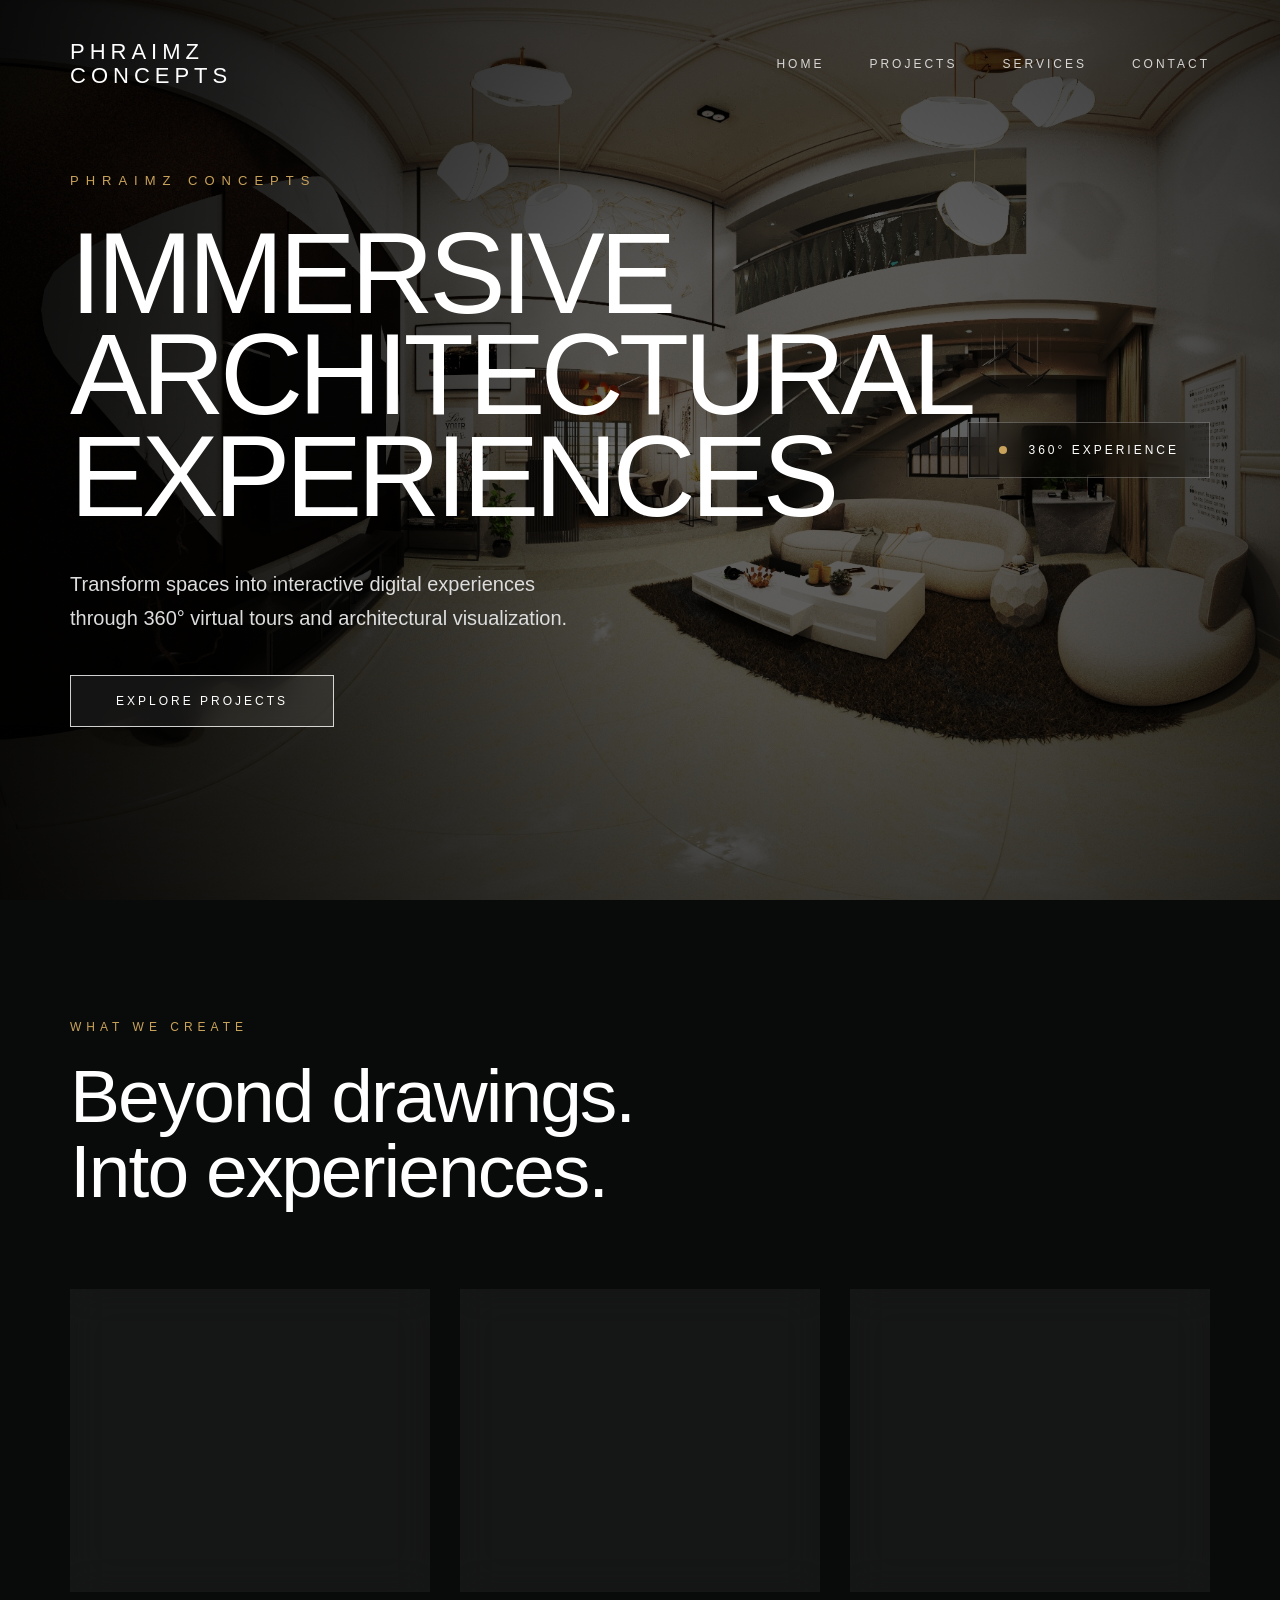
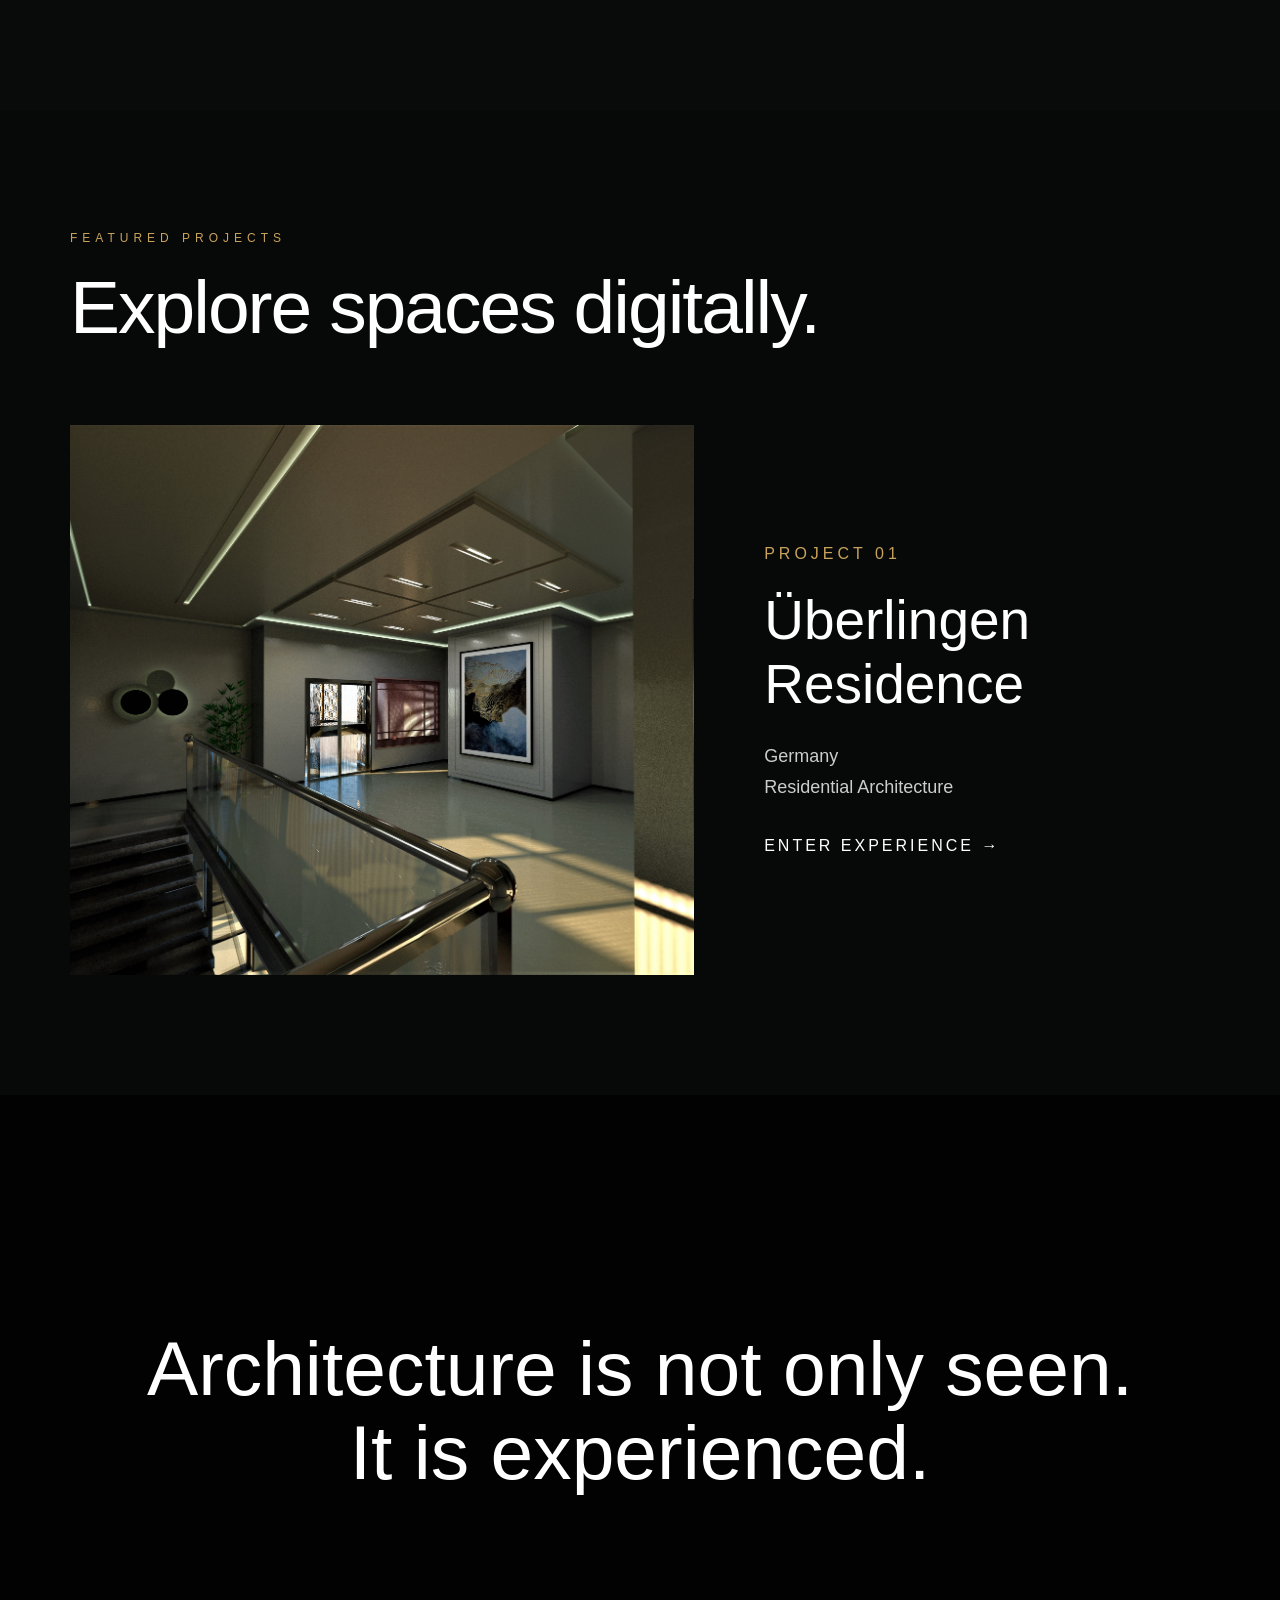
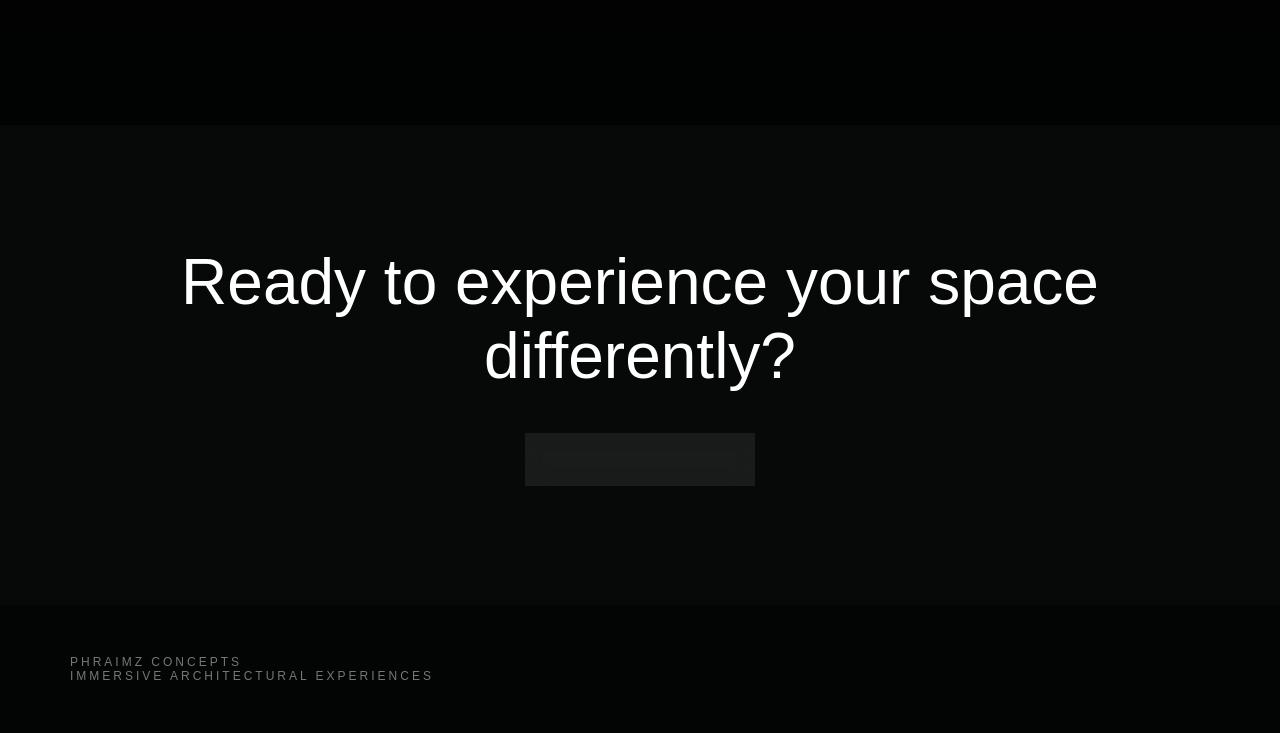
==== commit edbc0ee8: "COMMIT" ====
--- a/index.html
+++ b/index.html
@@ -4,9 +4,10 @@
 <head>
 
 <meta charset="UTF-8">
+
 <meta name="viewport" content="width=device-width, initial-scale=1.0">
 
-<title>Phraimz Concepts | Immersive Architectural Experiences</title>
+<title>Phraimz Concepts | Immersive Architecture</title>
 
 <link rel="stylesheet" href="assets/css/style.css">
 
@@ -14,6 +15,7 @@
 
 
 <body>
+
 
 
 <header>
@@ -25,10 +27,23 @@
 
 
 <nav>
-<a href="index.html">Home</a>
-<a href="projects.html">Projects</a>
-<a href="about.html">About</a>
-<a href="contact.html">Contact</a>
+
+<a href="index.html">
+Home
+</a>
+
+<a href="projects.html">
+Projects
+</a>
+
+<a href="#experience">
+Services
+</a>
+
+<a href="#contact">
+Contact
+</a>
+
 </nav>
 
 
@@ -37,7 +52,10 @@
 
 
 
-<!-- HERO -->
+
+<!-- =====================
+ HERO
+===================== -->
 
 
 <section class="hero">
@@ -45,19 +63,7 @@
 
 <div class="panorama-layer"></div>
 
-
 <div class="hero-overlay"></div>
-
-
-
-<div class="floating-element element-one">
-360° VIRTUAL EXPERIENCE
-</div>
-
-
-<div class="floating-element element-two">
-ARCHITECTURE • DIGITAL • IMMERSION
-</div>
 
 
 
@@ -69,6 +75,7 @@
 </p>
 
 
+
 <h1>
 
 <span>IMMERSIVE</span>
@@ -80,60 +87,142 @@
 </h1>
 
 
+
 <p class="description">
 
-Explore architectural spaces through
-interactive digital environments.
-
-</p>
+Transform spaces into interactive digital
+experiences through 360° virtual tours
+and architectural visualization.
+
+</p>
+
 
 
 <a href="projects.html" class="button">
-ENTER PROJECTS
-</a>
-
-
-</div>
-
-
-
-<div class="scroll-indicator">
-
-SCROLL
-
-<div></div>
-
-</div>
+
+EXPLORE PROJECTS
+
+</a>
+
+
+</div>
+
+
+
+<div class="tour-indicator">
+
+<span></span>
+
+360° EXPERIENCE
+
+</div>
+
 
 
 </section>
 
 
 
-<!-- INTRODUCTION -->
-
-
-<section class="intro">
-
-
-<div class="intro-text">
+
+
+
+<!-- =====================
+ EXPERIENCE
+===================== -->
+
+
+<section id="experience" class="experience">
+
+
+<div class="section-title">
+
+<p>
+WHAT WE CREATE
+</p>
 
 
 <h2>
-Architecture meets immersion.
+Beyond drawings.<br>
+Into experiences.
 </h2>
 
 
-<p>
-
-Phraimz Concepts transforms architectural ideas
-into interactive digital experiences.
-
-Through virtual tours, visualization and spatial
-storytelling, we allow people to experience
-spaces before they exist.
-
-</p>
+</div>
+
+
+
+
+<div class="experience-grid">
+
+
+<div class="experience-card">
+
+
+<span>
+01
+</span>
+
+
+<h3>
+Virtual Tours
+</h3>
+
+
+<p>
+Walk through architectural spaces
+before they are built.
+</p>
+
+
+</div>
+
+
+
+
+<div class="experience-card">
+
+
+<span>
+02
+</span>
+
+
+<h3>
+Architectural Visualization
+</h3>
+
+
+<p>
+Photorealistic environments that
+communicate design intent.
+</p>
+
+
+</div>
+
+
+
+
+<div class="experience-card">
+
+
+<span>
+03
+</span>
+
+
+<h3>
+Digital Presentation
+</h3>
+
+
+<p>
+Present projects through immersive
+interactive experiences.
+</p>
+
+
+</div>
 
 
 </div>
@@ -145,42 +234,106 @@
 
 
 
-<!-- SERVICES -->
-
-
-<section class="services">
+
+
+
+<!-- =====================
+ FEATURED PROJECTS
+===================== -->
+
+
+<section class="featured">
+
+
+<div class="section-title">
+
+
+<p>
+FEATURED PROJECTS
+</p>
 
 
 <h2>
-Capabilities
+Explore spaces
+digitally.
 </h2>
 
 
-<div class="service-list">
+</div>
+
+
+
+<div class="featured-project">
+
+
+<img src="assets/images/project1.jpg">
+
 
 
 <div>
-<span>01</span>
-<h3>360° Virtual Tours</h3>
-</div>
+
+
+<span>
+PROJECT 01
+</span>
+
+
+<h3>
+Überlingen Residence
+</h3>
+
+
+<p>
+Germany
+<br>
+Residential Architecture
+</p>
+
+
+<a href="projects/uberlingen-residence/tour.html">
+
+ENTER EXPERIENCE →
+
+</a>
+
+
+</div>
+
+
+</div>
+
+
+
+</section>
+
+
+
+
+
+
+
+
+
+<!-- =====================
+ PHILOSOPHY
+===================== -->
+
+
+<section class="philosophy">
 
 
 <div>
-<span>02</span>
-<h3>Architectural Visualization</h3>
-</div>
-
-
-<div>
-<span>03</span>
-<h3>Digital Space Experiences</h3>
-</div>
-
-
-<div>
-<span>04</span>
-<h3>Real Estate Presentation</h3>
-</div>
+
+
+<h2>
+
+Architecture is not only seen.
+
+<br>
+
+It is experienced.
+
+</h2>
 
 
 </div>
@@ -192,62 +345,56 @@
 
 
 
-<!-- PROJECT CTA -->
-
-
-<section class="project-call">
+
+
+
+
+<!-- =====================
+ CONTACT CTA
+===================== -->
+
+
+<section id="contact" class="contact">
 
 
 <h2>
-Explore Our Experiences
+Ready to experience
+your space differently?
 </h2>
 
 
-<p>
-Discover immersive architectural projects
-created through digital environments.
-</p>
-
-
 <a href="projects.html" class="button">
-View Projects
+
+VIEW PROJECTS
+
 </a>
 
 
 </section>
-<div class="service-card">
-<span class="service-number">01</span>
-
-<h3>
-360° Virtual Tours
-</h3>
-
-<p>
-Explore architectural spaces through immersive environments.
-</p>
-
-</div>
+
+
+
+
 
 
 
 <footer>
 
-<p>
 PHRAIMZ CONCEPTS
-</p>
-
-
-<p>
-Immersive Architectural Experiences
-</p>
-
+
+<br>
+
+IMMERSIVE ARCHITECTURAL EXPERIENCES
 
 </footer>
 
+
+
+
+
 <script src="assets/js/main.js"></script>
 
 
-
 </body>
 
-</html>
+</html>
--- a/assets/css/style.css
+++ b/assets/css/style.css
@@ -1,7 +1,7 @@
-/* =========================================
+/* ==================================================
    PHRAIMZ CONCEPTS
-   IMMERSIVE 360 LANDING PAGE
-========================================= */
+   IMMERSIVE ARCHITECTURAL LANDING PAGE
+================================================== */
 
 
 *{
@@ -18,8 +18,9 @@
 
 body{
 
-    background:#080808;
-    color:white;
+    background:#070808;
+
+    color:#fff;
 
     font-family:
     "Helvetica Neue",
@@ -32,9 +33,10 @@
 
 
 
-/* =========================================
-   NAVIGATION
-========================================= */
+
+/* ==================================================
+   HEADER
+================================================== */
 
 
 header{
@@ -42,6 +44,7 @@
     position:absolute;
 
     top:0;
+
     left:0;
 
     width:100%;
@@ -54,7 +57,7 @@
 
     align-items:center;
 
-    z-index:20;
+    z-index:50;
 
 }
 
@@ -64,689 +67,984 @@
 
     font-size:22px;
 
+    letter-spacing:5px;
+
+    font-weight:300;
+
     line-height:1.1;
 
+}
+
+
+
+nav{
+
+    display:flex;
+
+    gap:45px;
+
+}
+
+
+
+nav a{
+
+    color:white;
+
+    text-decoration:none;
+
+    text-transform:uppercase;
+
+    font-size:12px;
+
+    letter-spacing:3px;
+
+    opacity:.8;
+
+    transition:.3s;
+
+}
+
+
+
+nav a:hover{
+
+    color:#c9a35b;
+
+}
+
+
+
+
+
+/* ==================================================
+   HERO
+================================================== */
+
+
+.hero{
+
+
+    height:100vh;
+
+
+    min-height:800px;
+
+
+    position:relative;
+
+
+    display:flex;
+
+
+    align-items:center;
+
+
+    padding:70px;
+
+
+    overflow:hidden;
+
+
+}
+
+
+
+
+
+.panorama-layer{
+
+
+    position:absolute;
+
+
+    inset:-10%;
+
+
+    background-image:
+
+    url("../images/hero-panorama.jpg");
+
+
+    background-size:cover;
+
+
+    background-position:center;
+
+
+    animation:
+
+    cameraMove 35s infinite alternate ease-in-out;
+
+
+}
+
+
+
+
+
+@keyframes cameraMove{
+
+
+0%{
+
+transform:
+
+scale(1.08)
+
+translateX(-15px);
+
+}
+
+
+100%{
+
+transform:
+
+scale(1.15)
+
+translateX(15px);
+
+}
+
+
+}
+
+
+
+
+
+
+
+.hero-overlay{
+
+
+    position:absolute;
+
+
+    inset:0;
+
+
+    background:
+
+
+    linear-gradient(
+
+    90deg,
+
+    rgba(0,0,0,.85),
+
+    rgba(0,0,0,.3)
+
+    ),
+
+
+    radial-gradient(
+
+    circle,
+
+    transparent,
+
+    rgba(0,0,0,.75)
+
+    );
+
+
+}
+
+
+
+
+
+.hero-content{
+
+
+    position:relative;
+
+
+    z-index:3;
+
+
+    max-width:950px;
+
+
+}
+
+
+
+.brand{
+
+
+    color:#c9a35b;
+
+
+    letter-spacing:7px;
+
+
+    font-size:13px;
+
+
+}
+
+
+
+.hero h1{
+
+
+    margin-top:35px;
+
+
+    display:flex;
+
+
+    flex-direction:column;
+
+
+    font-size:
+
+    clamp(60px,9vw,130px);
+
+
+    line-height:.88;
+
+
+    font-weight:200;
+
+
+    letter-spacing:-5px;
+
+
+}
+
+
+
+.hero h1 span{
+
+
+    opacity:0;
+
+
+    animation:
+
+    reveal 1s forwards;
+
+
+}
+
+
+
+.hero h1 span:nth-child(2){
+
+animation-delay:.3s;
+
+}
+
+
+.hero h1 span:nth-child(3){
+
+animation-delay:.6s;
+
+}
+
+
+
+
+@keyframes reveal{
+
+
+from{
+
+opacity:0;
+
+transform:
+
+translateY(60px);
+
+}
+
+
+to{
+
+opacity:1;
+
+transform:
+
+translateY(0);
+
+}
+
+
+}
+
+
+
+
+
+.description{
+
+
+    margin-top:40px;
+
+
+    max-width:520px;
+
+
+    font-size:20px;
+
+
+    line-height:1.7;
+
+
+    color:#ddd;
+
+
+}
+
+
+
+
+
+.button{
+
+
+    display:inline-block;
+
+
+    margin-top:40px;
+
+
+    padding:18px 45px;
+
+
+    border:1px solid rgba(255,255,255,.8);
+
+
+    color:white;
+
+
+    text-decoration:none;
+
+
+    letter-spacing:3px;
+
+
+    font-size:12px;
+
+
+    background:
+
+    rgba(255,255,255,.08);
+
+
+    backdrop-filter:blur(12px);
+
+
+    transition:.4s;
+
+
+}
+
+
+
+.button:hover{
+
+
+    background:white;
+
+
+    color:black;
+
+
+    transform:
+
+    translateY(-8px);
+
+
+}
+
+
+
+
+
+.tour-indicator{
+
+
+    position:absolute;
+
+
+    right:70px;
+
+
+    top:50%;
+
+
+    transform:translateY(-50%);
+
+
+    z-index:5;
+
+
+    padding:20px 30px;
+
+
+    border:
+
+    1px solid rgba(255,255,255,.25);
+
+
+    background:
+
+    rgba(0,0,0,.25);
+
+
+    backdrop-filter:blur(15px);
+
+
+    letter-spacing:3px;
+
+
+    font-size:12px;
+
+
+}
+
+
+
+.tour-indicator span{
+
+
+    display:inline-block;
+
+
+    width:8px;
+
+
+    height:8px;
+
+
+    border-radius:50%;
+
+
+    background:#c9a35b;
+
+
+    margin-right:15px;
+
+
+}
+
+
+
+
+
+
+/* ==================================================
+   GENERAL SECTION STYLE
+================================================== */
+
+
+section:not(.hero){
+
+    padding:120px 70px;
+
+}
+
+
+
+.section-title p{
+
+
+    color:#c9a35b;
+
+
     letter-spacing:5px;
 
-    font-weight:300;
-
-}
-
+
+    font-size:12px;
+
+
+}
+
+
+
+.section-title h2{
+
+
+    margin-top:25px;
+
+
+    font-size:
+
+    clamp(45px,6vw,75px);
+
+
+    font-weight:200;
+
+
+    line-height:1;
+
+
+    letter-spacing:-2px;
+
+
+}
+
+
+
+
+
+
+
+/* ==================================================
+   EXPERIENCE SECTION
+================================================== */
+
+
+.experience{
+
+
+background:#090a0a;
+
+
+}
+
+
+
+
+.experience-grid{
+
+
+margin-top:80px;
+
+
+display:grid;
+
+
+grid-template-columns:
+
+repeat(3,1fr);
+
+
+gap:30px;
+
+
+}
+
+
+
+
+.experience-card{
+
+
+padding:45px;
+
+
+min-height:300px;
+
+
+background:
+
+rgba(255,255,255,.05);
+
+
+border:
+
+1px solid rgba(255,255,255,.12);
+
+
+backdrop-filter:
+
+blur(20px);
+
+
+transition:.5s;
+
+
+}
+
+
+
+.experience-card:hover{
+
+
+transform:
+
+translateY(-20px);
+
+
+border-color:#c9a35b;
+
+
+}
+
+
+
+.experience-card span{
+
+
+color:#c9a35b;
+
+
+letter-spacing:3px;
+
+
+}
+
+
+
+.experience-card h3{
+
+
+margin-top:50px;
+
+
+font-size:30px;
+
+
+font-weight:300;
+
+
+}
+
+
+
+.experience-card p{
+
+
+margin-top:20px;
+
+
+color:#aaa;
+
+
+line-height:1.7;
+
+
+}
+
+
+
+
+
+/* ==================================================
+   FEATURED PROJECT
+================================================== */
+
+
+.featured{
+
+
+background:#070808;
+
+
+}
+
+
+
+.featured-project{
+
+
+margin-top:80px;
+
+
+display:grid;
+
+
+grid-template-columns:
+
+1.4fr 1fr;
+
+
+gap:70px;
+
+
+align-items:center;
+
+
+}
+
+
+
+
+.featured-project img{
+
+
+width:100%;
+
+
+height:550px;
+
+
+object-fit:cover;
+
+
+}
+
+
+
+.featured-project span{
+
+
+color:#c9a35b;
+
+
+letter-spacing:4px;
+
+
+}
+
+
+
+.featured-project h3{
+
+
+margin-top:25px;
+
+
+font-size:55px;
+
+
+font-weight:200;
+
+
+}
+
+
+
+.featured-project p{
+
+
+margin-top:25px;
+
+
+color:#ccc;
+
+
+font-size:18px;
+
+
+line-height:1.7;
+
+
+}
+
+
+
+
+.featured-project a{
+
+
+display:inline-block;
+
+
+margin-top:35px;
+
+
+color:white;
+
+
+text-decoration:none;
+
+
+letter-spacing:3px;
+
+
+}
+
+
+
+
+
+/* ==================================================
+   PHILOSOPHY
+================================================== */
+
+
+.philosophy{
+
+
+height:70vh;
+
+
+display:flex;
+
+
+align-items:center;
+
+
+justify-content:center;
+
+
+text-align:center;
+
+
+background:
+
+
+linear-gradient(
+
+rgba(0,0,0,.7),
+
+rgba(0,0,0,.8)
+
+),
+
+url("../images/project-bg.jpg");
+
+
+background-size:cover;
+
+
+}
+
+
+
+.philosophy h2{
+
+
+font-size:
+
+clamp(45px,6vw,90px);
+
+
+font-weight:200;
+
+
+line-height:1.1;
+
+
+}
+
+
+
+
+
+
+
+/* ==================================================
+   CONTACT
+================================================== */
+
+
+.contact{
+
+
+text-align:center;
+
+
+}
+
+
+
+.contact h2{
+
+
+font-size:
+
+clamp(40px,5vw,70px);
+
+
+font-weight:200;
+
+
+}
+
+
+
+
+footer{
+
+
+padding:50px 70px;
+
+
+background:#030404;
+
+
+color:#777;
+
+
+letter-spacing:3px;
+
+
+font-size:12px;
+
+
+}
+
+
+
+
+
+/* ==================================================
+   MOBILE
+================================================== */
+
+
+@media(max-width:900px){
+
+
+header{
+
+padding:30px;
+
+}
 
 
 
 nav{
 
-    display:flex;
-
-    gap:45px;
-
-}
-
-
-
-nav a{
-
-    color:white;
-
-    text-decoration:none;
-
-    text-transform:uppercase;
-
-    font-size:13px;
-
-    letter-spacing:2px;
-
-    opacity:.85;
-
-    transition:.3s;
-
-}
-
-
-
-nav a:hover{
-
-    opacity:1;
-
-    color:#d5a447;
-
-}
-
-
-
-/* =========================================
-   HERO CONTAINER
-========================================= */
+display:none;
+
+}
+
 
 
 .hero{
 
-
-    height:100vh;
-
-    min-height:750px;
-
-
-    position:relative;
-
-
-    display:flex;
-
-
-    align-items:center;
-
-
-    padding:70px;
-
-
-    overflow:hidden;
-
-
-    perspective:1200px;
-
-
-}
-
-
-
-
-
-/* =========================================
-   PANORAMA BACKGROUND
-========================================= */
-
-
-.panorama-layer{
-
-
-    position:absolute;
-
-
-    inset:-10%;
-
-
-    background-image:
-
-    url("../images/hero-panorama.jpg");
-
-
-    background-size:cover;
-
-
-    background-position:center;
-
-
-    transform:scale(1.15);
-
-
-    animation:
-
-    panoramaMove 30s infinite alternate ease-in-out;
-
-
-}
-
-
-
-
-
-@keyframes panoramaMove{
-
-
-    0%{
-
-        transform:
-
-        scale(1.15)
-
-        translateX(-20px);
-
-    }
-
-
-    100%{
-
-        transform:
-
-        scale(1.25)
-
-        translateX(20px);
-
-    }
-
-
-}
-
-
-
-
-
-/* =========================================
-   CINEMATIC OVERLAY
-========================================= */
-
-
-.hero-overlay{
-
-
-    position:absolute;
-
-
-    inset:0;
-
-
-    background:
-
-
-    linear-gradient(
-
-        90deg,
-
-        rgba(0,0,0,.85),
-
-        rgba(0,0,0,.35)
-
-    ),
-
-
-    radial-gradient(
-
-        circle,
-
-        transparent 20%,
-
-        rgba(0,0,0,.7)
-
-    );
-
-
-}
-
-
-
-
-
-/* =========================================
-   HERO CONTENT
-========================================= */
-
-
-.hero-content{
-
-
-    position:relative;
-
-
-    z-index:3;
-
-
-    max-width:1000px;
-
-
-}
-
-
-
-
-.brand{
-
-
-    font-size:14px;
-
-
-    letter-spacing:7px;
-
-
-    color:#d5a447;
-
-
-    margin-bottom:35px;
-
-
-}
-
-
-
-
-.hero h1{
-
-
-    display:flex;
-
-
-    flex-direction:column;
-
-
-    font-size:
-
-    clamp(60px,9vw,130px);
-
-
-    line-height:.86;
-
-
-    font-weight:200;
-
-
-    letter-spacing:-4px;
-
-
-}
-
-
-
-
-.hero h1 span{
-
-
-    opacity:0;
-
-
-    animation:
-
-    revealText 1.2s forwards;
-
-
-}
-
-
-
-.hero h1 span:nth-child(2){
-
-    animation-delay:.25s;
-
-}
-
-
-
-.hero h1 span:nth-child(3){
-
-    animation-delay:.5s;
-
-}
-
-
-
-
-@keyframes revealText{
-
-
-from{
-
-    opacity:0;
-
-    transform:
-
-    translateY(60px);
-
-}
-
-
-to{
-
-    opacity:1;
-
-    transform:
-
-    translateY(0);
-
-}
-
-
-}
-
-
-
-
-.description{
-
-
-    margin-top:35px;
-
-
-    max-width:550px;
-
-
-    font-size:21px;
-
-
-    line-height:1.7;
-
-
-    color:#ddd;
-
-
-}
-
-
-
-/* =========================================
-   BUTTON
-========================================= */
-
-
-.button{
-
-
-    display:inline-block;
-
-
-    margin-top:45px;
-
-
-    padding:18px 45px;
-
-
-    border:
-
-    1px solid rgba(255,255,255,.7);
-
-
-    color:white;
-
-
-    text-decoration:none;
-
-
-    letter-spacing:3px;
-
-
-    text-transform:uppercase;
-
-
-    font-size:13px;
-
-
-    background:
-
-    rgba(255,255,255,.08);
-
-
-    backdrop-filter:blur(12px);
-
-
-    transition:.4s;
-
-
-}
-
-
-
-
-.button:hover{
-
-
-    background:white;
-
-
-    color:black;
-
-
-    transform:
-
-    translateY(-8px)
-
-    scale(1.05);
-
-
-}
-
-
-
-
-/* =========================================
-   FLOATING INFORMATION ELEMENTS
-========================================= */
-
-
-.floating-element{
-
-
-    position:absolute;
-
-
-    z-index:3;
-
-
-    padding:18px 30px;
-
-
-    background:
-
-    rgba(255,255,255,.08);
-
-
-    border:
-
-    1px solid rgba(255,255,255,.25);
-
-
-    backdrop-filter:
-
-    blur(20px);
-
-
-    font-size:12px;
-
-
-    letter-spacing:3px;
-
-
-}
-
-
-
-.element-one{
-
-
-    right:12%;
-
-
-    top:35%;
-
-
-    animation:
-
-    floating 6s infinite ease-in-out;
-
-
-}
-
-
-
-.element-two{
-
-
-    right:18%;
-
-
-    bottom:25%;
-
-
-    animation:
-
-    floating 7s infinite ease-in-out reverse;
-
-
-}
-
-
-
-
-
-@keyframes floating{
-
-
-0%,100%{
-
-transform:
-
-translateY(0);
-
-}
-
-
-50%{
-
-transform:
-
-translateY(-25px);
-
-}
-
-
-}
-
-
-
-
-
-/* =========================================
-   SCROLL INDICATOR
-========================================= */
-
-
-.scroll-indicator{
-
-
-    position:absolute;
-
-
-    bottom:40px;
-
-
-    left:50%;
-
-
-    transform:translateX(-50%);
-
-
-    z-index:3;
-
-
-    font-size:11px;
-
-
-    letter-spacing:5px;
-
-
-}
-
-
-
-.scroll-indicator div{
-
-
-    width:1px;
-
-
-    height:60px;
-
-
-    background:white;
-
-
-    margin:15px auto;
-
-
-    animation:
-
-    scrollAnimation 2s infinite;
-
-
-}
-
-
-
-
-@keyframes scrollAnimation{
-
-
-0%{
-
-height:0;
-
-opacity:0;
-
-}
-
-
-50%{
-
-height:60px;
-
-opacity:1;
-
-}
-
-
-100%{
-
-height:0;
-
-opacity:0;
-
-}
-
-
-}
-
-
-
-
-/* =========================================
-   MOBILE
-========================================= */
-
-
-@media(max-width:800px){
-
-
-
-header{
-
-    padding:30px;
-
-}
-
-
-
-nav{
-
-    display:none;
-
-}
-
-
-
-.hero{
-
-    padding:35px;
-
-}
-
-
-
-.hero h1{
-
-    font-size:55px;
-
-}
-
-
-
-.description{
-
-    font-size:18px;
-
-}
-
-
-
-.floating-element{
-
-    display:none;
+padding:30px;
+
+}
+
+
+
+.tour-indicator{
+
+display:none;
+
+}
+
+
+
+section:not(.hero){
+
+padding:80px 30px;
+
+}
+
+
+
+.experience-grid,
+
+.featured-project{
+
+grid-template-columns:1fr;
+
+}
+
+
+
+.featured-project img{
+
+height:350px;
+
+}
+
+
+
+.featured-project h3{
+
+font-size:38px;
 
 }
 
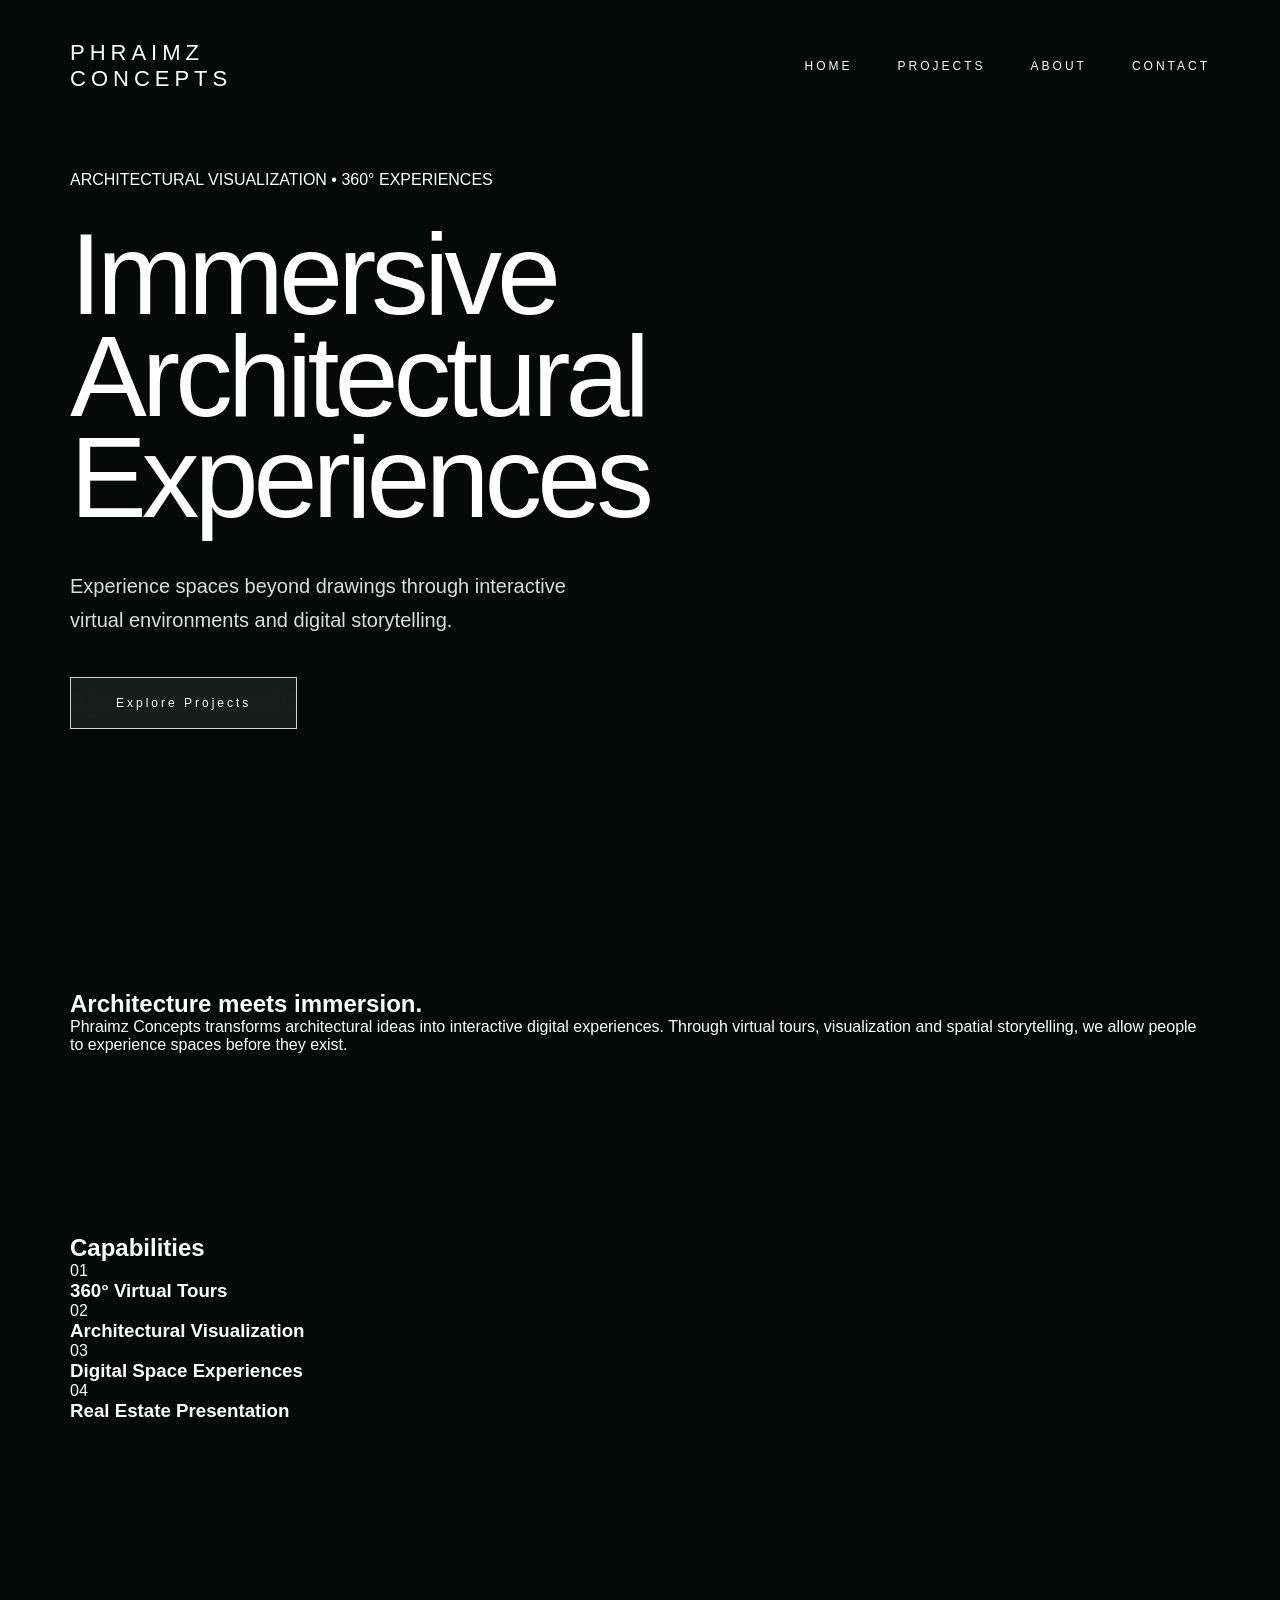
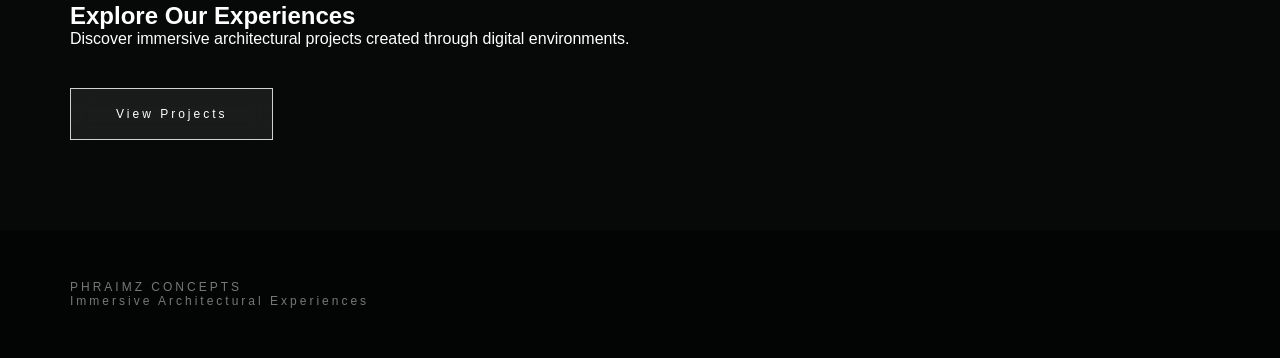
==== commit 1a2e84cf: "Update index.html" ====
--- a/index.html
+++ b/index.html
@@ -4,10 +4,9 @@
 <head>
 
 <meta charset="UTF-8">
-
 <meta name="viewport" content="width=device-width, initial-scale=1.0">
 
-<title>Phraimz Concepts | Immersive Architecture</title>
+<title>Phraimz Concepts | Immersive Architectural Experiences</title>
 
 <link rel="stylesheet" href="assets/css/style.css">
 
@@ -15,7 +14,6 @@
 
 
 <body>
-
 
 
 <header>
@@ -27,374 +25,183 @@
 
 
 <nav>
-
-<a href="index.html">
-Home
+<a href="index.html">Home</a>
+<a href="projects.html">Projects</a>
+<a href="about.html">About</a>
+<a href="contact.html">Contact</a>
+</nav>
+
+
+</header>
+
+
+
+
+<!-- HERO -->
+
+
+<section class="hero">
+
+
+<div class="hero-content">
+
+
+<p class="subtitle">
+ARCHITECTURAL VISUALIZATION • 360° EXPERIENCES
+</p>
+
+
+<h1>
+Immersive<br>
+Architectural<br>
+Experiences
+</h1>
+
+
+<p class="description">
+Experience spaces beyond drawings through
+interactive virtual environments and digital storytelling.
+</p>
+
+
+<a href="projects.html" class="button">
+Explore Projects
 </a>
 
-<a href="projects.html">
-Projects
+
+</div>
+
+
+</section>
+
+
+
+
+<!-- INTRODUCTION -->
+
+
+<section class="intro">
+
+
+<div class="intro-text">
+
+
+<h2>
+Architecture meets immersion.
+</h2>
+
+
+<p>
+
+Phraimz Concepts transforms architectural ideas
+into interactive digital experiences.
+
+Through virtual tours, visualization and spatial
+storytelling, we allow people to experience
+spaces before they exist.
+
+</p>
+
+
+</div>
+
+
+</section>
+
+
+
+
+
+<!-- SERVICES -->
+
+
+<section class="services">
+
+
+<h2>
+Capabilities
+</h2>
+
+
+<div class="service-list">
+
+
+<div>
+<span>01</span>
+<h3>360° Virtual Tours</h3>
+</div>
+
+
+<div>
+<span>02</span>
+<h3>Architectural Visualization</h3>
+</div>
+
+
+<div>
+<span>03</span>
+<h3>Digital Space Experiences</h3>
+</div>
+
+
+<div>
+<span>04</span>
+<h3>Real Estate Presentation</h3>
+</div>
+
+
+</div>
+
+
+</section>
+
+
+
+
+
+<!-- PROJECT CTA -->
+
+
+<section class="project-call">
+
+
+<h2>
+Explore Our Experiences
+</h2>
+
+
+<p>
+Discover immersive architectural projects
+created through digital environments.
+</p>
+
+
+<a href="projects.html" class="button">
+View Projects
 </a>
 
-<a href="#experience">
-Services
-</a>
-
-<a href="#contact">
-Contact
-</a>
-
-</nav>
-
-
-</header>
-
-
-
-
-
-<!-- =====================
- HERO
-===================== -->
-
-
-<section class="hero">
-
-
-<div class="panorama-layer"></div>
-
-<div class="hero-overlay"></div>
-
-
-
-<div class="hero-content">
-
-
-<p class="brand">
+
+</section>
+
+
+
+
+<footer>
+
+<p>
 PHRAIMZ CONCEPTS
 </p>
 
 
-
-<h1>
-
-<span>IMMERSIVE</span>
-
-<span>ARCHITECTURAL</span>
-
-<span>EXPERIENCES</span>
-
-</h1>
-
-
-
-<p class="description">
-
-Transform spaces into interactive digital
-experiences through 360° virtual tours
-and architectural visualization.
-
-</p>
-
-
-
-<a href="projects.html" class="button">
-
-EXPLORE PROJECTS
-
-</a>
-
-
-</div>
-
-
-
-<div class="tour-indicator">
-
-<span></span>
-
-360° EXPERIENCE
-
-</div>
-
-
-
-</section>
-
-
-
-
-
-
-<!-- =====================
- EXPERIENCE
-===================== -->
-
-
-<section id="experience" class="experience">
-
-
-<div class="section-title">
-
-<p>
-WHAT WE CREATE
-</p>
-
-
-<h2>
-Beyond drawings.<br>
-Into experiences.
-</h2>
-
-
-</div>
-
-
-
-
-<div class="experience-grid">
-
-
-<div class="experience-card">
-
-
-<span>
-01
-</span>
-
-
-<h3>
-Virtual Tours
-</h3>
-
-
-<p>
-Walk through architectural spaces
-before they are built.
-</p>
-
-
-</div>
-
-
-
-
-<div class="experience-card">
-
-
-<span>
-02
-</span>
-
-
-<h3>
-Architectural Visualization
-</h3>
-
-
-<p>
-Photorealistic environments that
-communicate design intent.
-</p>
-
-
-</div>
-
-
-
-
-<div class="experience-card">
-
-
-<span>
-03
-</span>
-
-
-<h3>
-Digital Presentation
-</h3>
-
-
-<p>
-Present projects through immersive
-interactive experiences.
-</p>
-
-
-</div>
-
-
-</div>
-
-
-</section>
-
-
-
-
-
-
-
-
-<!-- =====================
- FEATURED PROJECTS
-===================== -->
-
-
-<section class="featured">
-
-
-<div class="section-title">
-
-
-<p>
-FEATURED PROJECTS
-</p>
-
-
-<h2>
-Explore spaces
-digitally.
-</h2>
-
-
-</div>
-
-
-
-<div class="featured-project">
-
-
-<img src="assets/images/project1.jpg">
-
-
-
-<div>
-
-
-<span>
-PROJECT 01
-</span>
-
-
-<h3>
-Überlingen Residence
-</h3>
-
-
-<p>
-Germany
-<br>
-Residential Architecture
-</p>
-
-
-<a href="projects/uberlingen-residence/tour.html">
-
-ENTER EXPERIENCE →
-
-</a>
-
-
-</div>
-
-
-</div>
-
-
-
-</section>
-
-
-
-
-
-
-
-
-
-<!-- =====================
- PHILOSOPHY
-===================== -->
-
-
-<section class="philosophy">
-
-
-<div>
-
-
-<h2>
-
-Architecture is not only seen.
-
-<br>
-
-It is experienced.
-
-</h2>
-
-
-</div>
-
-
-</section>
-
-
-
-
-
-
-
-
-
-<!-- =====================
- CONTACT CTA
-===================== -->
-
-
-<section id="contact" class="contact">
-
-
-<h2>
-Ready to experience
-your space differently?
-</h2>
-
-
-<a href="projects.html" class="button">
-
-VIEW PROJECTS
-
-</a>
-
-
-</section>
-
-
-
-
-
-
-
-<footer>
-
-PHRAIMZ CONCEPTS
-
-<br>
-
-IMMERSIVE ARCHITECTURAL EXPERIENCES
+<p>
+Immersive Architectural Experiences
+</p>
+
 
 </footer>
 
 
 
-
-
-<script src="assets/js/main.js"></script>
-
-
 </body>
 
-</html>+</html>
--- a/assets/css/style.css
+++ b/assets/css/style.css
@@ -1,8 +1,10 @@
 /* ==================================================
    PHRAIMZ CONCEPTS
-   IMMERSIVE ARCHITECTURAL LANDING PAGE
+   IMMERSIVE ARCHITECTURAL WEBSITE
 ================================================== */
 
+
+/* RESET */
 
 *{
     margin:0;
@@ -20,7 +22,7 @@
 
     background:#070808;
 
-    color:#fff;
+    color:white;
 
     font-family:
     "Helvetica Neue",
@@ -44,7 +46,6 @@
     position:absolute;
 
     top:0;
-
     left:0;
 
     width:100%;
@@ -67,12 +68,10 @@
 
     font-size:22px;
 
+    font-weight:300;
+
     letter-spacing:5px;
 
-    font-weight:300;
-
-    line-height:1.1;
-
 }
 
 
@@ -93,632 +92,500 @@
 
     text-decoration:none;
 
+    font-size:12px;
+
+    letter-spacing:3px;
+
     text-transform:uppercase;
 
+    transition:.3s;
+
+}
+
+
+
+nav a:hover{
+
+    color:#c9a35b;
+
+}
+
+
+
+
+
+/* ==================================================
+   HERO PANORAMA
+================================================== */
+
+
+.hero{
+
+    height:100vh;
+
+    min-height:800px;
+
+    position:relative;
+
+    display:flex;
+
+    align-items:center;
+
+    padding:70px;
+
+    overflow:hidden;
+
+}
+
+
+
+
+.panorama-layer{
+
+    position:absolute;
+
+    inset:-10%;
+
+    background-image:
+
+    url("../images/hero-panorama.jpg");
+
+    background-size:cover;
+
+    background-position:center;
+
+    animation:
+
+    cameraMove 35s infinite alternate ease-in-out;
+
+}
+
+
+
+
+@keyframes cameraMove{
+
+
+0%{
+
+transform:
+
+scale(1.08)
+
+translateX(-15px);
+
+}
+
+
+100%{
+
+transform:
+
+scale(1.15)
+
+translateX(15px);
+
+}
+
+
+}
+
+
+
+
+.hero-overlay{
+
+    position:absolute;
+
+    inset:0;
+
+
+    background:
+
+    linear-gradient(
+
+    90deg,
+
+    rgba(0,0,0,.85),
+
+    rgba(0,0,0,.35)
+
+    ),
+
+    radial-gradient(
+
+    circle,
+
+    transparent,
+
+    rgba(0,0,0,.75)
+
+    );
+
+}
+
+
+
+
+
+.hero-content{
+
+    position:relative;
+
+    z-index:3;
+
+    max-width:950px;
+
+}
+
+
+
+.brand{
+
+    color:#c9a35b;
+
+    letter-spacing:7px;
+
+    font-size:13px;
+
+}
+
+
+
+.hero h1{
+
+    margin-top:35px;
+
+    display:flex;
+
+    flex-direction:column;
+
+    font-size:
+
+    clamp(60px,9vw,130px);
+
+    font-weight:200;
+
+    line-height:.88;
+
+    letter-spacing:-5px;
+
+}
+
+
+
+.hero h1 span{
+
+    opacity:0;
+
+    animation:
+
+    reveal 1s forwards;
+
+}
+
+
+
+.hero h1 span:nth-child(2){
+
+animation-delay:.3s;
+
+}
+
+
+
+.hero h1 span:nth-child(3){
+
+animation-delay:.6s;
+
+}
+
+
+
+@keyframes reveal{
+
+
+from{
+
+opacity:0;
+
+transform:
+
+translateY(60px);
+
+}
+
+
+to{
+
+opacity:1;
+
+transform:
+
+translateY(0);
+
+}
+
+}
+
+
+
+
+
+.description{
+
+    margin-top:40px;
+
+    max-width:520px;
+
+    font-size:20px;
+
+    line-height:1.7;
+
+    color:#ddd;
+
+}
+
+
+
+
+
+.button{
+
+    display:inline-block;
+
+    margin-top:40px;
+
+    padding:18px 45px;
+
+    border:
+
+    1px solid rgba(255,255,255,.8);
+
+    color:white;
+
+    text-decoration:none;
+
+    letter-spacing:3px;
+
     font-size:12px;
 
-    letter-spacing:3px;
-
-    opacity:.8;
-
-    transition:.3s;
-
-}
-
-
-
-nav a:hover{
-
-    color:#c9a35b;
-
-}
-
+    background:
+
+    rgba(255,255,255,.08);
+
+    backdrop-filter:blur(12px);
+
+    transition:.4s;
+
+}
+
+
+
+.button:hover{
+
+    background:white;
+
+    color:black;
+
+    transform:
+
+    translateY(-8px);
+
+}
+
+
+
+
+
+.tour-indicator{
+
+
+position:absolute;
+
+right:70px;
+
+top:50%;
+
+transform:translateY(-50%);
+
+
+padding:20px 30px;
+
+
+border:
+
+1px solid rgba(255,255,255,.25);
+
+
+background:
+
+rgba(0,0,0,.25);
+
+
+backdrop-filter:blur(15px);
+
+
+font-size:12px;
+
+letter-spacing:3px;
+
+
+}
+
+
+
+.tour-indicator span{
+
+display:inline-block;
+
+width:8px;
+
+height:8px;
+
+border-radius:50%;
+
+background:#c9a35b;
+
+margin-right:15px;
+
+}
 
 
 
 
 /* ==================================================
-   HERO
+   GENERAL SECTIONS
 ================================================== */
 
 
-.hero{
-
-
-    height:100vh;
-
-
-    min-height:800px;
-
-
-    position:relative;
-
-
-    display:flex;
-
-
-    align-items:center;
-
-
-    padding:70px;
-
-
-    overflow:hidden;
-
-
-}
-
-
-
-
-
-.panorama-layer{
-
-
-    position:absolute;
-
-
-    inset:-10%;
-
-
-    background-image:
-
-    url("../images/hero-panorama.jpg");
-
-
-    background-size:cover;
-
-
-    background-position:center;
-
-
-    animation:
-
-    cameraMove 35s infinite alternate ease-in-out;
-
-
-}
-
-
-
-
-
-@keyframes cameraMove{
-
-
-0%{
+section:not(.hero){
+
+padding:90px 70px;
+
+}
+
+
+
+.section-title p{
+
+color:#c9a35b;
+
+letter-spacing:5px;
+
+font-size:12px;
+
+}
+
+
+
+.section-title h2{
+
+margin-top:25px;
+
+font-size:
+
+clamp(45px,6vw,75px);
+
+font-weight:200;
+
+line-height:1;
+
+}
+
+
+
+
+/* ==================================================
+   EXPERIENCE
+================================================== */
+
+
+.experience{
+
+background:#090a0a;
+
+}
+
+
+
+.experience-grid{
+
+margin-top:70px;
+
+display:grid;
+
+grid-template-columns:
+
+repeat(3,1fr);
+
+gap:30px;
+
+}
+
+
+
+.experience-card{
+
+padding:40px;
+
+min-height:270px;
+
+background:
+
+rgba(255,255,255,.04);
+
+border:
+
+1px solid rgba(255,255,255,.12);
+
+backdrop-filter:blur(18px);
+
+transition:.5s;
+
+}
+
+
+
+.experience-card:hover{
 
 transform:
 
-scale(1.08)
-
-translateX(-15px);
-
-}
-
-
-100%{
-
-transform:
-
-scale(1.15)
-
-translateX(15px);
-
-}
-
-
-}
-
-
-
-
-
-
-
-.hero-overlay{
-
-
-    position:absolute;
-
-
-    inset:0;
-
-
-    background:
-
-
-    linear-gradient(
-
-    90deg,
-
-    rgba(0,0,0,.85),
-
-    rgba(0,0,0,.3)
-
-    ),
-
-
-    radial-gradient(
-
-    circle,
-
-    transparent,
-
-    rgba(0,0,0,.75)
-
-    );
-
-
-}
-
-
-
-
-
-.hero-content{
-
-
-    position:relative;
-
-
-    z-index:3;
-
-
-    max-width:950px;
-
-
-}
-
-
-
-.brand{
-
-
-    color:#c9a35b;
-
-
-    letter-spacing:7px;
-
-
-    font-size:13px;
-
-
-}
-
-
-
-.hero h1{
-
-
-    margin-top:35px;
-
-
-    display:flex;
-
-
-    flex-direction:column;
-
-
-    font-size:
-
-    clamp(60px,9vw,130px);
-
-
-    line-height:.88;
-
-
-    font-weight:200;
-
-
-    letter-spacing:-5px;
-
-
-}
-
-
-
-.hero h1 span{
-
-
-    opacity:0;
-
-
-    animation:
-
-    reveal 1s forwards;
-
-
-}
-
-
-
-.hero h1 span:nth-child(2){
-
-animation-delay:.3s;
-
-}
-
-
-.hero h1 span:nth-child(3){
-
-animation-delay:.6s;
-
-}
-
-
-
-
-@keyframes reveal{
-
-
-from{
-
-opacity:0;
-
-transform:
-
-translateY(60px);
-
-}
-
-
-to{
-
-opacity:1;
-
-transform:
-
-translateY(0);
-
-}
-
-
-}
-
-
-
-
-
-.description{
-
-
-    margin-top:40px;
-
-
-    max-width:520px;
-
-
-    font-size:20px;
-
-
-    line-height:1.7;
-
-
-    color:#ddd;
-
-
-}
-
-
-
-
-
-.button{
-
-
-    display:inline-block;
-
-
-    margin-top:40px;
-
-
-    padding:18px 45px;
-
-
-    border:1px solid rgba(255,255,255,.8);
-
-
-    color:white;
-
-
-    text-decoration:none;
-
-
-    letter-spacing:3px;
-
-
-    font-size:12px;
-
-
-    background:
-
-    rgba(255,255,255,.08);
-
-
-    backdrop-filter:blur(12px);
-
-
-    transition:.4s;
-
-
-}
-
-
-
-.button:hover{
-
-
-    background:white;
-
-
-    color:black;
-
-
-    transform:
-
-    translateY(-8px);
-
-
-}
-
-
-
-
-
-.tour-indicator{
-
-
-    position:absolute;
-
-
-    right:70px;
-
-
-    top:50%;
-
-
-    transform:translateY(-50%);
-
-
-    z-index:5;
-
-
-    padding:20px 30px;
-
-
-    border:
-
-    1px solid rgba(255,255,255,.25);
-
-
-    background:
-
-    rgba(0,0,0,.25);
-
-
-    backdrop-filter:blur(15px);
-
-
-    letter-spacing:3px;
-
-
-    font-size:12px;
-
-
-}
-
-
-
-.tour-indicator span{
-
-
-    display:inline-block;
-
-
-    width:8px;
-
-
-    height:8px;
-
-
-    border-radius:50%;
-
-
-    background:#c9a35b;
-
-
-    margin-right:15px;
-
-
-}
-
-
-
-
-
-
-/* ==================================================
-   GENERAL SECTION STYLE
-================================================== */
-
-
-section:not(.hero){
-
-    padding:120px 70px;
-
-}
-
-
-
-.section-title p{
-
-
-    color:#c9a35b;
-
-
-    letter-spacing:5px;
-
-
-    font-size:12px;
-
-
-}
-
-
-
-.section-title h2{
-
-
-    margin-top:25px;
-
-
-    font-size:
-
-    clamp(45px,6vw,75px);
-
-
-    font-weight:200;
-
-
-    line-height:1;
-
-
-    letter-spacing:-2px;
-
-
-}
-
-
-
-
-
-
-
-/* ==================================================
-   EXPERIENCE SECTION
-================================================== */
-
-
-.experience{
-
-
-background:#090a0a;
-
-
-}
-
-
-
-
-.experience-grid{
-
-
-margin-top:80px;
-
-
-display:grid;
-
-
-grid-template-columns:
-
-repeat(3,1fr);
-
-
-gap:30px;
-
-
-}
-
-
-
-
-.experience-card{
-
-
-padding:45px;
-
-
-min-height:300px;
-
-
-background:
-
-rgba(255,255,255,.05);
-
-
-border:
-
-1px solid rgba(255,255,255,.12);
-
-
-backdrop-filter:
-
-blur(20px);
-
-
-transition:.5s;
-
-
-}
-
-
-
-.experience-card:hover{
-
-
-transform:
-
-translateY(-20px);
-
+translateY(-15px);
 
 border-color:#c9a35b;
 
-
 }
 
 
 
 .experience-card span{
 
-
 color:#c9a35b;
 
-
-letter-spacing:3px;
-
-
 }
 
 
 
 .experience-card h3{
 
-
-margin-top:50px;
-
-
-font-size:30px;
-
+margin-top:45px;
+
+font-size:28px;
 
 font-weight:300;
 
-
 }
 
 
 
 .experience-card p{
 
-
 margin-top:20px;
 
-
 color:#aaa;
 
-
 line-height:1.7;
-
 
 }
 
@@ -733,63 +600,150 @@
 
 .featured{
 
-
 background:#070808;
 
-
 }
 
 
 
 .featured-project{
 
-
-margin-top:80px;
-
+margin-top:70px;
 
 display:grid;
 
-
 grid-template-columns:
 
-1.4fr 1fr;
-
-
-gap:70px;
-
+.9fr .8fr;
+
+gap:60px;
 
 align-items:center;
 
-
-}
-
-
-
-
-.featured-project img{
+max-width:1200px;
+
+}
+
+
+
+
+/* CURVED FLOATING IMAGE */
+
+
+.featured-image{
+
+position:relative;
+
+padding:15px;
+
+border-radius:
+
+45px 15px 45px 15px;
+
+
+background:
+
+rgba(255,255,255,.08);
+
+
+backdrop-filter:
+
+blur(10px);
+
+
+transform-style:preserve-3d;
+
+
+}
+
+
+
+.featured-image::before{
+
+content:"";
+
+position:absolute;
+
+inset:0;
+
+border-radius:inherit;
+
+border:
+
+1px solid rgba(255,255,255,.18);
+
+}
+
+
+
+
+
+.featured-image img{
 
 
 width:100%;
 
 
-height:550px;
+height:420px;
 
 
 object-fit:cover;
 
 
-}
+display:block;
+
+
+border-radius:
+
+35px 10px 35px 10px;
+
+
+box-shadow:
+
+0 35px 80px rgba(0,0,0,.55);
+
+
+transition:
+
+transform .7s ease,
+
+box-shadow .7s ease;
+
+
+}
+
+
+
+
+.featured-image:hover img{
+
+
+transform:
+
+
+translateY(-18px)
+
+scale(1.04);
+
+
+box-shadow:
+
+0 55px 110px rgba(0,0,0,.75);
+
+
+}
+
+
 
 
 
 .featured-project span{
 
-
 color:#c9a35b;
 
-
 letter-spacing:4px;
 
+font-size:12px;
 
 }
 
@@ -797,59 +751,48 @@
 
 .featured-project h3{
 
-
-margin-top:25px;
-
-
-font-size:55px;
-
+margin-top:20px;
+
+font-size:
+
+clamp(35px,4vw,50px);
 
 font-weight:200;
 
-
 }
 
 
 
 .featured-project p{
 
-
-margin-top:25px;
-
-
-color:#ccc;
-
-
-font-size:18px;
-
+margin-top:20px;
+
+color:#aaa;
 
 line-height:1.7;
 
-
-}
+}
+
 
 
 
 
 .featured-project a{
 
-
 display:inline-block;
 
-
-margin-top:35px;
-
+margin-top:30px;
 
 color:white;
 
-
 text-decoration:none;
 
-
 letter-spacing:3px;
 
-
-}
+font-size:12px;
+
+}
+
 
 
 
@@ -862,28 +805,22 @@
 
 .philosophy{
 
-
 height:70vh;
 
-
 display:flex;
 
+justify-content:center;
 
 align-items:center;
 
-
-justify-content:center;
-
-
 text-align:center;
 
 
 background:
 
-
 linear-gradient(
 
-rgba(0,0,0,.7),
+rgba(0,0,0,.75),
 
 rgba(0,0,0,.8)
 
@@ -894,28 +831,21 @@
 
 background-size:cover;
 
-
 }
 
 
 
 .philosophy h2{
 
-
 font-size:
 
 clamp(45px,6vw,90px);
 
-
 font-weight:200;
 
-
 line-height:1.1;
 
-
-}
-
-
+}
 
 
 
@@ -928,47 +858,37 @@
 
 .contact{
 
-
 text-align:center;
 
-
 }
 
 
 
 .contact h2{
 
-
 font-size:
 
 clamp(40px,5vw,70px);
 
-
 font-weight:200;
 
-
-}
+}
+
 
 
 
 
 footer{
 
-
 padding:50px 70px;
 
-
 background:#030404;
 
-
 color:#777;
 
+font-size:12px;
 
 letter-spacing:3px;
-
-
-font-size:12px;
-
 
 }
 
@@ -991,7 +911,6 @@
 }
 
 
-
 nav{
 
 display:none;
@@ -1018,13 +937,19 @@
 
 section:not(.hero){
 
-padding:80px 30px;
-
-}
-
-
-
-.experience-grid,
+padding:70px 30px;
+
+}
+
+
+
+.experience-grid{
+
+grid-template-columns:1fr;
+
+}
+
+
 
 .featured-project{
 
@@ -1034,20 +959,11 @@
 
 
 
-.featured-project img{
-
-height:350px;
-
-}
-
-
-
-.featured-project h3{
-
-font-size:38px;
-
-}
-
+.featured-image img{
+
+height:300px;
+
+}
 
 
 }
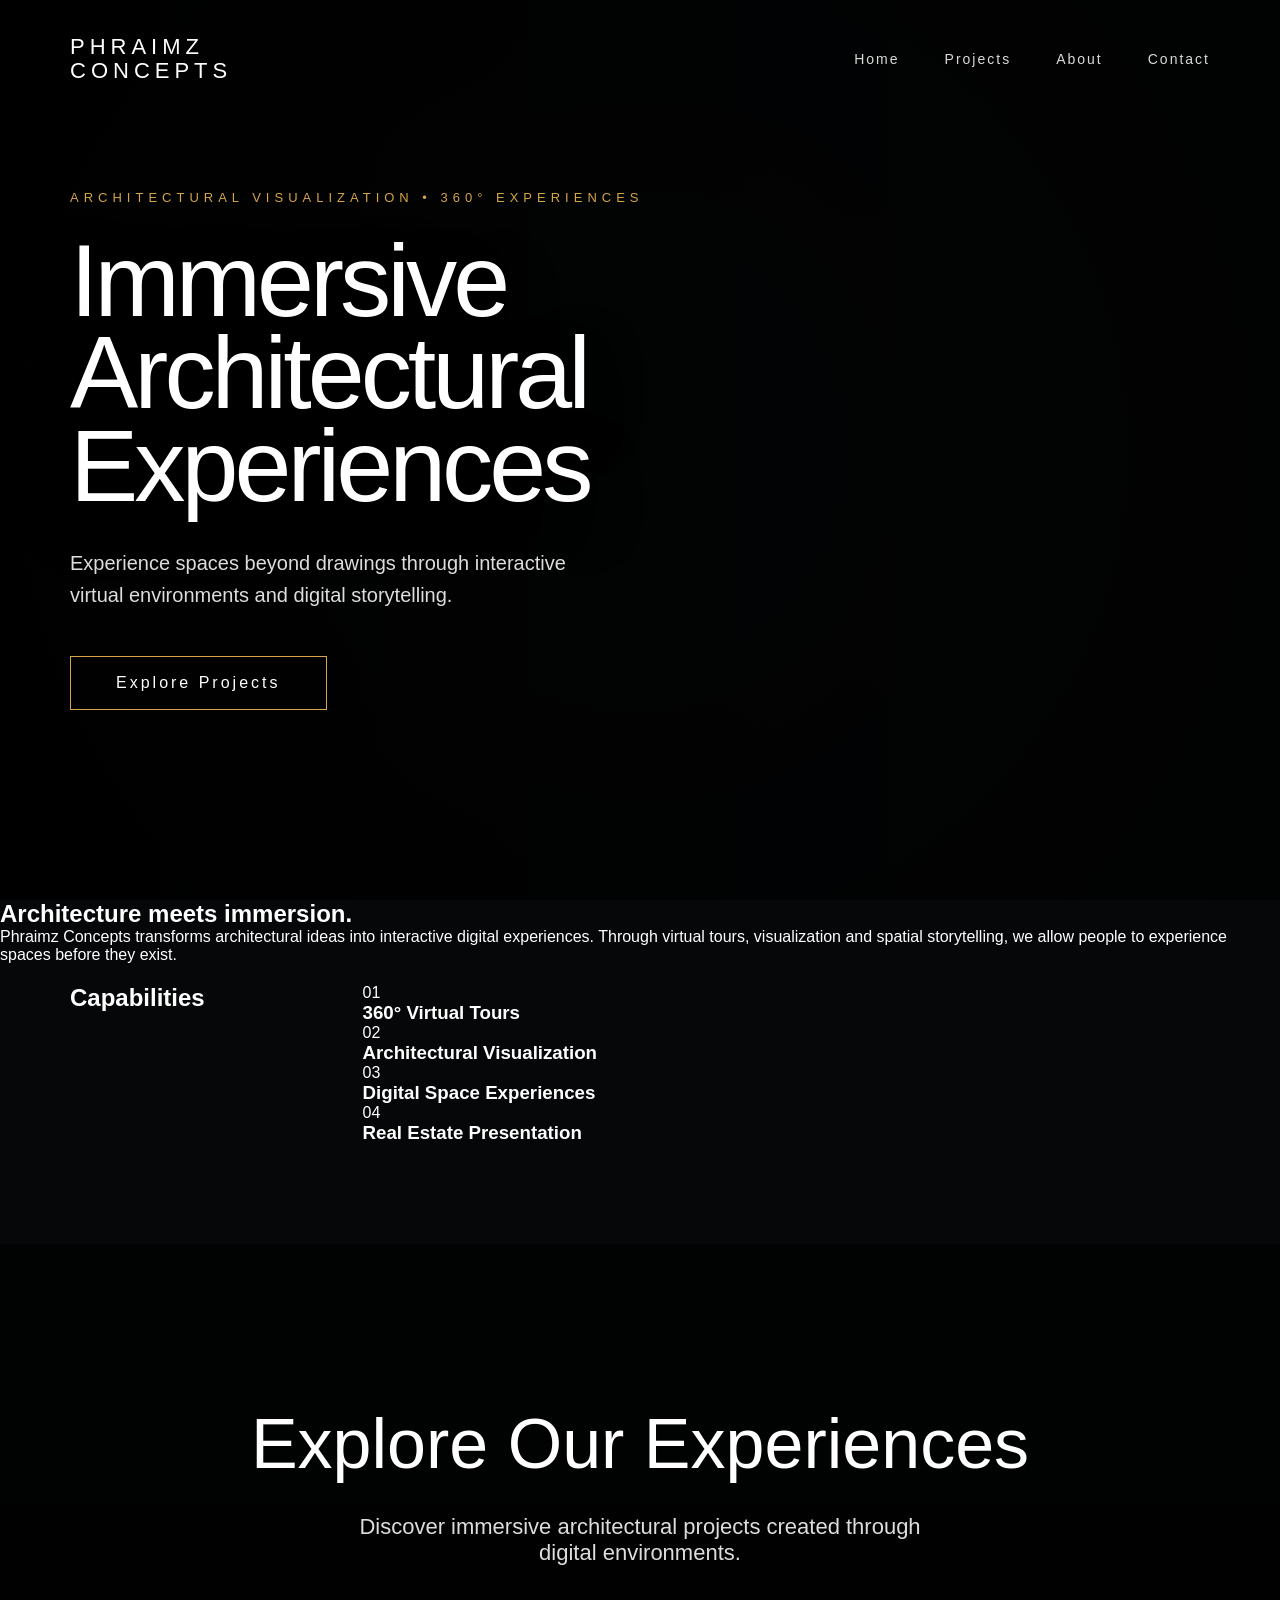
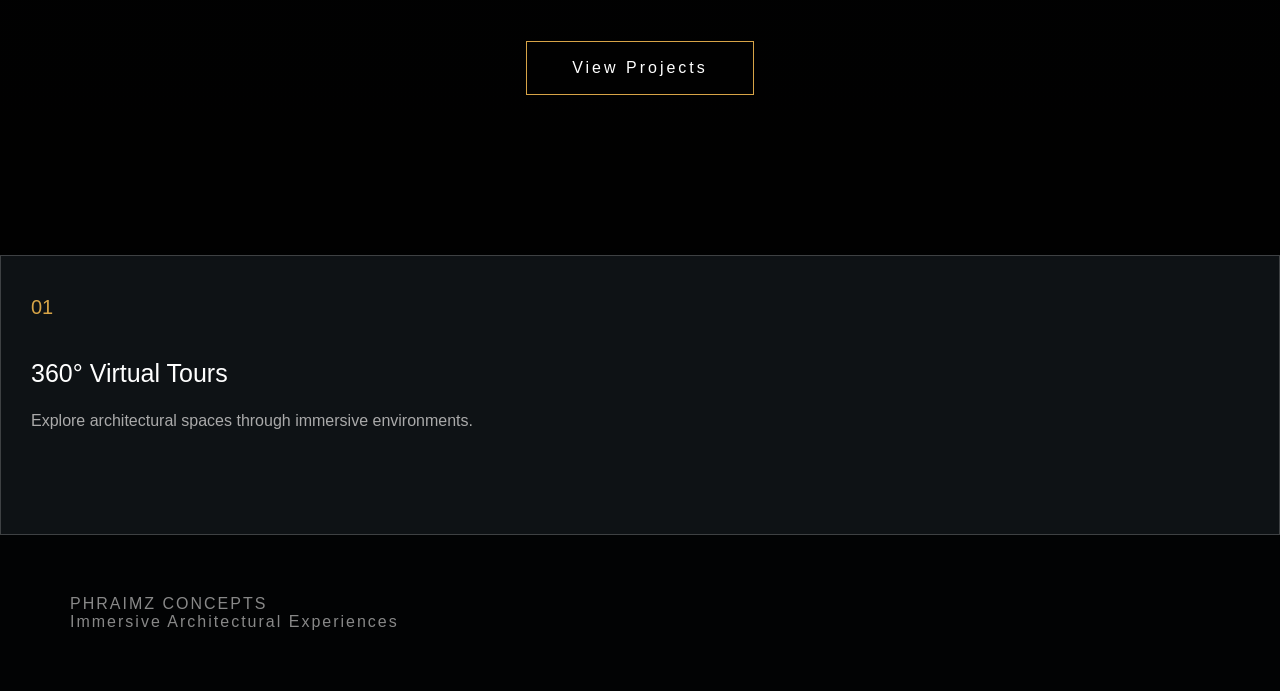
==== commit ecb36164: "Update index.html" ====
--- a/index.html
+++ b/index.html
@@ -182,7 +182,18 @@
 
 
 </section>
-
+<div class="service-card">
+<span class="service-number">01</span>
+
+<h3>
+360° Virtual Tours
+</h3>
+
+<p>
+Explore architectural spaces through immersive environments.
+</p>
+
+</div>
 
 
 
--- a/assets/css/style.css
+++ b/assets/css/style.css
@@ -1,10 +1,8 @@
-/* ==================================================
+/* =====================================
    PHRAIMZ CONCEPTS
-   IMMERSIVE ARCHITECTURAL WEBSITE
-================================================== */
-
-
-/* RESET */
+   3D ARCHITECTURAL LANDING PAGE
+===================================== */
+
 
 *{
     margin:0;
@@ -20,8 +18,7 @@
 
 body{
 
-    background:#070808;
-
+    background:#050708;
     color:white;
 
     font-family:
@@ -35,30 +32,68 @@
 
 
 
-
-/* ==================================================
+/* =====================================
+   GLOBAL 3D EFFECT
+===================================== */
+
+
+section{
+
+    perspective:1200px;
+
+}
+
+
+.glass{
+
+    background:
+    rgba(255,255,255,0.06);
+
+    backdrop-filter:
+    blur(18px);
+
+    border:
+
+    1px solid rgba(255,255,255,.18);
+
+    box-shadow:
+
+    0 30px 80px rgba(0,0,0,.45);
+
+}
+
+
+
+
+/* =====================================
    HEADER
-================================================== */
+===================================== */
 
 
 header{
 
-    position:absolute;
-
-    top:0;
-    left:0;
-
-    width:100%;
-
-    padding:40px 70px;
-
-    display:flex;
-
-    justify-content:space-between;
-
-    align-items:center;
-
-    z-index:50;
+
+position:absolute;
+
+top:0;
+
+left:0;
+
+width:100%;
+
+
+padding:35px 70px;
+
+
+display:flex;
+
+justify-content:space-between;
+
+align-items:center;
+
+
+z-index:20;
+
 
 }
 
@@ -66,11 +101,11 @@
 
 .logo{
 
-    font-size:22px;
-
-    font-weight:300;
-
-    letter-spacing:5px;
+font-size:22px;
+
+letter-spacing:5px;
+
+line-height:1.1;
 
 }
 
@@ -78,9 +113,9 @@
 
 nav{
 
-    display:flex;
-
-    gap:45px;
+display:flex;
+
+gap:45px;
 
 }
 
@@ -88,17 +123,22 @@
 
 nav a{
 
-    color:white;
-
-    text-decoration:none;
-
-    font-size:12px;
-
-    letter-spacing:3px;
-
-    text-transform:uppercase;
-
-    transition:.3s;
+
+color:white;
+
+text-decoration:none;
+
+
+font-size:14px;
+
+letter-spacing:2px;
+
+
+opacity:.85;
+
+
+transition:.3s;
+
 
 }
 
@@ -106,147 +146,636 @@
 
 nav a:hover{
 
-    color:#c9a35b;
-
-}
-
-
-
-
-
-/* ==================================================
-   HERO PANORAMA
-================================================== */
+color:#d9a441;
+
+transform:translateY(-3px);
+
+}
+
+
+
+
+
+/* =====================================
+   HERO
+===================================== */
 
 
 .hero{
 
-    height:100vh;
-
-    min-height:800px;
-
-    position:relative;
-
-    display:flex;
-
-    align-items:center;
-
-    padding:70px;
-
-    overflow:hidden;
-
-}
-
-
-
-
-.panorama-layer{
-
-    position:absolute;
-
-    inset:-10%;
-
-    background-image:
-
-    url("../images/hero-panorama.jpg");
-
-    background-size:cover;
-
-    background-position:center;
-
-    animation:
-
-    cameraMove 35s infinite alternate ease-in-out;
-
-}
-
-
-
-
-@keyframes cameraMove{
-
-
-0%{
+
+height:100vh;
+
+
+min-height:800px;
+
+
+position:relative;
+
+
+display:flex;
+
+align-items:center;
+
+
+padding:70px;
+
+
+
+background:
+
+
+linear-gradient(
+
+90deg,
+
+rgba(0,0,0,.85),
+
+rgba(0,0,0,.35)
+
+),
+
+
+url("../images/hero.jpg");
+
+
+
+background-size:cover;
+
+background-position:center;
+
+
+}
+
+
+
+.hero::after{
+
+
+content:"";
+
+
+position:absolute;
+
+
+inset:0;
+
+
+background:
+
+radial-gradient(
+
+circle at center,
+
+transparent 10%,
+
+rgba(0,0,0,.65)
+
+);
+
+
+}
+
+
+
+
+
+.hero-content{
+
+
+position:relative;
+
+
+z-index:2;
+
+
+max-width:900px;
+
+
+}
+
+
+
+.subtitle{
+
+
+letter-spacing:5px;
+
+font-size:13px;
+
+color:#d7a447;
+
+}
+
+
+
+.hero h1{
+
+
+margin-top:30px;
+
+
+font-size:
+
+clamp(60px,8vw,120px);
+
+
+font-weight:200;
+
+
+line-height:.9;
+
+
+letter-spacing:-4px;
+
+
+text-shadow:
+
+0 20px 50px black;
+
+
+}
+
+
+
+.description{
+
+
+margin-top:35px;
+
+
+max-width:520px;
+
+
+font-size:20px;
+
+
+line-height:1.6;
+
+
+color:#ddd;
+
+
+}
+
+
+
+
+.button{
+
+
+display:inline-block;
+
+
+margin-top:45px;
+
+
+padding:17px 45px;
+
+
+border:1px solid #d7a447;
+
+
+color:white;
+
+
+text-decoration:none;
+
+
+letter-spacing:3px;
+
+
+background:
+
+rgba(0,0,0,.35);
+
+
+transition:.4s;
+
+
+}
+
+
+
+.button:hover{
+
+
+background:#d7a447;
+
+
+color:black;
+
 
 transform:
 
-scale(1.08)
-
-translateX(-15px);
-
-}
-
-
-100%{
+translateY(-8px)
+
+scale(1.05);
+
+
+}
+
+
+
+
+
+/* =====================================
+   FLOATING SERVICE CARDS
+===================================== */
+
+
+.services{
+
+
+padding:100px 70px;
+
+
+margin-top:-80px;
+
+
+position:relative;
+
+
+z-index:5;
+
+
+display:grid;
+
+
+grid-template-columns:
+
+repeat(4,1fr);
+
+
+gap:30px;
+
+
+}
+
+
+
+.service-card{
+
+
+padding:40px 30px;
+
+
+height:280px;
+
+
+background:
+
+rgba(20,25,30,.65);
+
+
+border:
+
+1px solid rgba(255,255,255,.2);
+
+
+backdrop-filter:
+
+blur(20px);
+
 
 transform:
 
-scale(1.15)
-
-translateX(15px);
-
-}
-
-
-}
-
-
-
-
-.hero-overlay{
-
-    position:absolute;
-
-    inset:0;
-
-
-    background:
-
-    linear-gradient(
-
-    90deg,
-
-    rgba(0,0,0,.85),
-
-    rgba(0,0,0,.35)
-
-    ),
-
-    radial-gradient(
-
-    circle,
-
-    transparent,
-
-    rgba(0,0,0,.75)
-
-    );
-
-}
-
-
-
-
-
-.hero-content{
-
-    position:relative;
-
-    z-index:3;
-
-    max-width:950px;
-
-}
-
-
-
-.brand{
-
-    color:#c9a35b;
-
-    letter-spacing:7px;
-
-    font-size:13px;
+translateZ(0);
+
+
+transition:
+
+.5s;
+
+
+}
+
+
+
+
+.service-card:hover{
+
+
+transform:
+
+
+translateY(-30px)
+
+rotateX(8deg)
+
+rotateY(-5deg);
+
+
+border-color:#d7a447;
+
+
+box-shadow:
+
+
+0 40px 80px rgba(0,0,0,.7);
+
+
+}
+
+
+
+
+
+.service-number{
+
+
+color:#d7a447;
+
+
+font-size:20px;
+
+
+}
+
+
+
+.service-card h3{
+
+
+margin-top:40px;
+
+
+font-size:25px;
+
+
+font-weight:300;
+
+
+}
+
+
+
+.service-card p{
+
+
+margin-top:20px;
+
+
+color:#aaa;
+
+
+line-height:1.6;
+
+
+}
+
+
+
+/* =====================================
+   ABOUT SECTION
+===================================== */
+
+
+.about{
+
+
+padding:150px 70px;
+
+
+display:flex;
+
+
+gap:80px;
+
+
+align-items:center;
+
+
+}
+
+
+
+.about-box{
+
+
+flex:1;
+
+
+padding:50px;
+
+
+background:
+
+rgba(255,255,255,.05);
+
+
+border:
+
+1px solid rgba(255,255,255,.15);
+
+
+backdrop-filter:blur(20px);
+
+
+transform:
+
+rotateY(5deg);
+
+
+transition:.5s;
+
+
+}
+
+
+
+.about-box:hover{
+
+
+transform:
+
+rotateY(0)
+
+translateY(-15px);
+
+
+}
+
+
+
+.about h2{
+
+
+font-size:60px;
+
+font-weight:200;
+
+
+}
+
+
+
+.about p{
+
+
+margin-top:30px;
+
+
+font-size:20px;
+
+
+line-height:1.7;
+
+
+color:#ccc;
+
+
+}
+
+
+
+
+
+/* =====================================
+   PROJECT CTA
+===================================== */
+
+
+.project-call{
+
+
+padding:160px 70px;
+
+
+text-align:center;
+
+
+background:
+
+linear-gradient(
+
+rgba(0,0,0,.7),
+
+rgba(0,0,0,.9)
+
+),
+
+url("../images/project-bg.jpg");
+
+
+background-size:cover;
+
+background-position:center;
+
+
+}
+
+
+
+.project-call h2{
+
+
+font-size:70px;
+
+
+font-weight:200;
+
+
+}
+
+
+
+.project-call p{
+
+
+margin:30px auto;
+
+
+max-width:600px;
+
+
+font-size:22px;
+
+
+color:#ddd;
+
+
+}
+
+
+
+
+
+/* =====================================
+   FOOTER
+===================================== */
+
+
+footer{
+
+
+padding:60px 70px;
+
+
+background:#020304;
+
+
+color:#888;
+
+
+letter-spacing:2px;
+
+
+}
+
+
+
+/* =====================================
+   MOBILE
+===================================== */
+
+
+@media(max-width:1000px){
+
+
+.services{
+
+grid-template-columns:1fr 1fr;
+
+}
+
+
+
+.about{
+
+flex-direction:column;
+
+}
+
+
+
+}
+
+
+
+@media(max-width:700px){
+
+
+
+header{
+
+padding:30px;
+
+}
+
+
+
+nav{
+
+display:none;
+
+}
+
+
+
+.hero{
+
+padding:30px;
 
 }
 
@@ -254,716 +783,30 @@
 
 .hero h1{
 
-    margin-top:35px;
-
-    display:flex;
-
-    flex-direction:column;
-
-    font-size:
-
-    clamp(60px,9vw,130px);
-
-    font-weight:200;
-
-    line-height:.88;
-
-    letter-spacing:-5px;
-
-}
-
-
-
-.hero h1 span{
-
-    opacity:0;
-
-    animation:
-
-    reveal 1s forwards;
-
-}
-
-
-
-.hero h1 span:nth-child(2){
-
-animation-delay:.3s;
-
-}
-
-
-
-.hero h1 span:nth-child(3){
-
-animation-delay:.6s;
-
-}
-
-
-
-@keyframes reveal{
-
-
-from{
-
-opacity:0;
-
-transform:
-
-translateY(60px);
-
-}
-
-
-to{
-
-opacity:1;
-
-transform:
-
-translateY(0);
-
-}
-
-}
-
-
-
-
-
-.description{
-
-    margin-top:40px;
-
-    max-width:520px;
-
-    font-size:20px;
-
-    line-height:1.7;
-
-    color:#ddd;
-
-}
-
-
-
-
-
-.button{
-
-    display:inline-block;
-
-    margin-top:40px;
-
-    padding:18px 45px;
-
-    border:
-
-    1px solid rgba(255,255,255,.8);
-
-    color:white;
-
-    text-decoration:none;
-
-    letter-spacing:3px;
-
-    font-size:12px;
-
-    background:
-
-    rgba(255,255,255,.08);
-
-    backdrop-filter:blur(12px);
-
-    transition:.4s;
-
-}
-
-
-
-.button:hover{
-
-    background:white;
-
-    color:black;
-
-    transform:
-
-    translateY(-8px);
-
-}
-
-
-
-
-
-.tour-indicator{
-
-
-position:absolute;
-
-right:70px;
-
-top:50%;
-
-transform:translateY(-50%);
-
-
-padding:20px 30px;
-
-
-border:
-
-1px solid rgba(255,255,255,.25);
-
-
-background:
-
-rgba(0,0,0,.25);
-
-
-backdrop-filter:blur(15px);
-
-
-font-size:12px;
-
-letter-spacing:3px;
-
-
-}
-
-
-
-.tour-indicator span{
-
-display:inline-block;
-
-width:8px;
-
-height:8px;
-
-border-radius:50%;
-
-background:#c9a35b;
-
-margin-right:15px;
-
-}
-
-
-
-
-/* ==================================================
-   GENERAL SECTIONS
-================================================== */
-
-
-section:not(.hero){
-
-padding:90px 70px;
-
-}
-
-
-
-.section-title p{
-
-color:#c9a35b;
-
-letter-spacing:5px;
-
-font-size:12px;
-
-}
-
-
-
-.section-title h2{
-
-margin-top:25px;
-
-font-size:
-
-clamp(45px,6vw,75px);
-
-font-weight:200;
-
-line-height:1;
-
-}
-
-
-
-
-/* ==================================================
-   EXPERIENCE
-================================================== */
-
-
-.experience{
-
-background:#090a0a;
-
-}
-
-
-
-.experience-grid{
-
-margin-top:70px;
-
-display:grid;
-
-grid-template-columns:
-
-repeat(3,1fr);
-
-gap:30px;
-
-}
-
-
-
-.experience-card{
-
-padding:40px;
-
-min-height:270px;
-
-background:
-
-rgba(255,255,255,.04);
-
-border:
-
-1px solid rgba(255,255,255,.12);
-
-backdrop-filter:blur(18px);
-
-transition:.5s;
-
-}
-
-
-
-.experience-card:hover{
-
-transform:
-
-translateY(-15px);
-
-border-color:#c9a35b;
-
-}
-
-
-
-.experience-card span{
-
-color:#c9a35b;
-
-}
-
-
-
-.experience-card h3{
-
-margin-top:45px;
-
-font-size:28px;
-
-font-weight:300;
-
-}
-
-
-
-.experience-card p{
-
-margin-top:20px;
-
-color:#aaa;
-
-line-height:1.7;
-
-}
-
-
-
-
-
-/* ==================================================
-   FEATURED PROJECT
-================================================== */
-
-
-.featured{
-
-background:#070808;
-
-}
-
-
-
-.featured-project{
-
-margin-top:70px;
-
-display:grid;
-
-grid-template-columns:
-
-.9fr .8fr;
-
-gap:60px;
-
-align-items:center;
-
-max-width:1200px;
-
-}
-
-
-
-
-/* CURVED FLOATING IMAGE */
-
-
-.featured-image{
-
-position:relative;
-
-padding:15px;
-
-border-radius:
-
-45px 15px 45px 15px;
-
-
-background:
-
-rgba(255,255,255,.08);
-
-
-backdrop-filter:
-
-blur(10px);
-
-
-transform-style:preserve-3d;
-
-
-}
-
-
-
-.featured-image::before{
-
-content:"";
-
-position:absolute;
-
-inset:0;
-
-border-radius:inherit;
-
-border:
-
-1px solid rgba(255,255,255,.18);
-
-}
-
-
-
-
-
-.featured-image img{
-
-
-width:100%;
-
-
-height:420px;
-
-
-object-fit:cover;
-
-
-display:block;
-
-
-border-radius:
-
-35px 10px 35px 10px;
-
-
-box-shadow:
-
-0 35px 80px rgba(0,0,0,.55);
-
-
-transition:
-
-transform .7s ease,
-
-box-shadow .7s ease;
-
-
-}
-
-
-
-
-.featured-image:hover img{
-
-
-transform:
-
-
-translateY(-18px)
-
-scale(1.04);
-
-
-box-shadow:
-
-0 55px 110px rgba(0,0,0,.75);
-
-
-}
-
-
-
-
-
-.featured-project span{
-
-color:#c9a35b;
-
-letter-spacing:4px;
-
-font-size:12px;
-
-}
-
-
-
-.featured-project h3{
-
-margin-top:20px;
-
-font-size:
-
-clamp(35px,4vw,50px);
-
-font-weight:200;
-
-}
-
-
-
-.featured-project p{
-
-margin-top:20px;
-
-color:#aaa;
-
-line-height:1.7;
-
-}
-
-
-
-
-
-.featured-project a{
-
-display:inline-block;
-
-margin-top:30px;
-
-color:white;
-
-text-decoration:none;
-
-letter-spacing:3px;
-
-font-size:12px;
-
-}
-
-
-
-
-
-
-/* ==================================================
-   PHILOSOPHY
-================================================== */
-
-
-.philosophy{
-
-height:70vh;
-
-display:flex;
-
-justify-content:center;
-
-align-items:center;
-
-text-align:center;
-
-
-background:
-
-linear-gradient(
-
-rgba(0,0,0,.75),
-
-rgba(0,0,0,.8)
-
-),
-
-url("../images/project-bg.jpg");
-
-
-background-size:cover;
-
-}
-
-
-
-.philosophy h2{
-
-font-size:
-
-clamp(45px,6vw,90px);
-
-font-weight:200;
-
-line-height:1.1;
-
-}
-
-
-
-
-
-/* ==================================================
-   CONTACT
-================================================== */
-
-
-.contact{
-
-text-align:center;
-
-}
-
-
-
-.contact h2{
-
-font-size:
-
-clamp(40px,5vw,70px);
-
-font-weight:200;
-
-}
-
-
-
-
-
-footer{
-
-padding:50px 70px;
-
-background:#030404;
-
-color:#777;
-
-font-size:12px;
-
-letter-spacing:3px;
-
-}
-
-
-
-
-
-/* ==================================================
-   MOBILE
-================================================== */
-
-
-@media(max-width:900px){
-
-
-header{
-
-padding:30px;
-
-}
-
-
-nav{
-
-display:none;
-
-}
-
-
-
-.hero{
-
-padding:30px;
-
-}
-
-
-
-.tour-indicator{
-
-display:none;
-
-}
-
-
-
-section:not(.hero){
-
-padding:70px 30px;
-
-}
-
-
-
-.experience-grid{
+font-size:55px;
+
+}
+
+
+
+.services{
 
 grid-template-columns:1fr;
 
-}
-
-
-
-.featured-project{
-
-grid-template-columns:1fr;
-
-}
-
-
-
-.featured-image img{
-
-height:300px;
-
-}
-
-
-}+padding:50px 30px;
+
+}
+
+
+
+.about,
+
+.project-call{
+
+padding:80px 30px;
+
+}
+
+
+
+}
